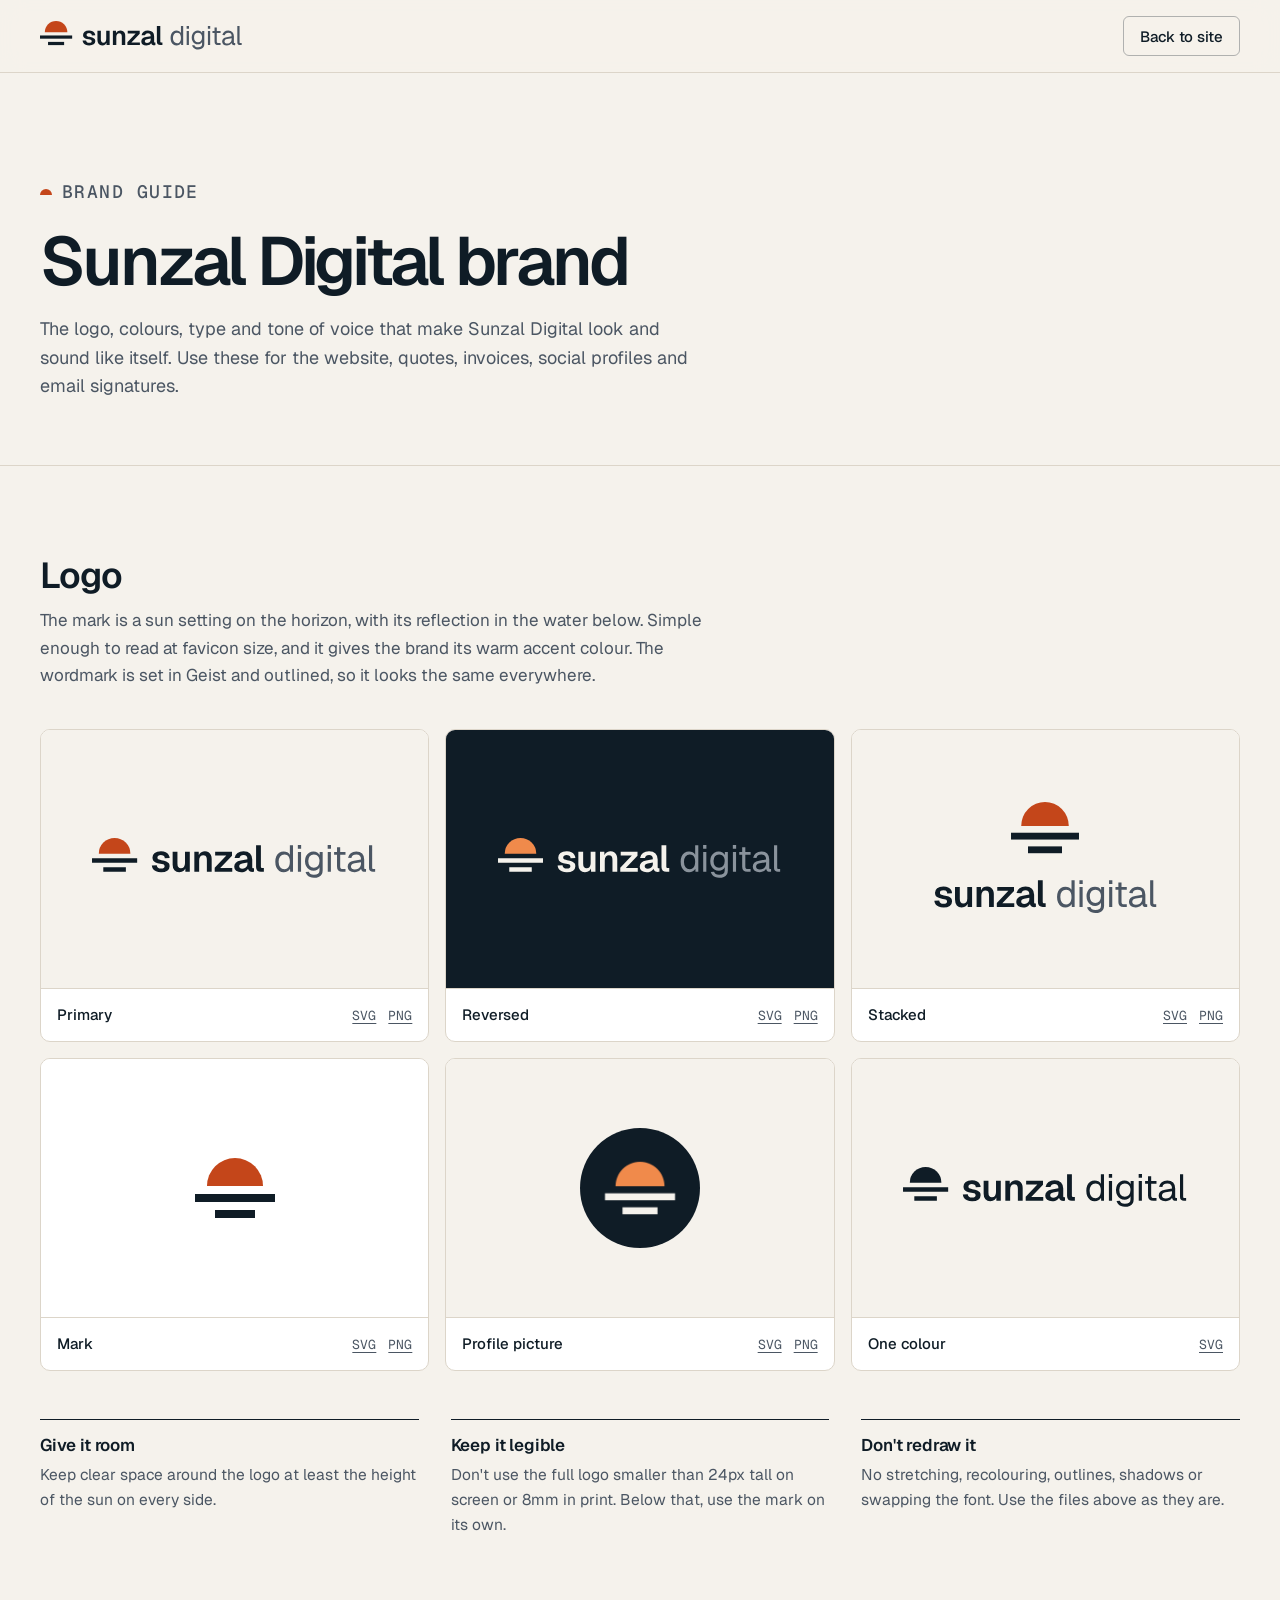
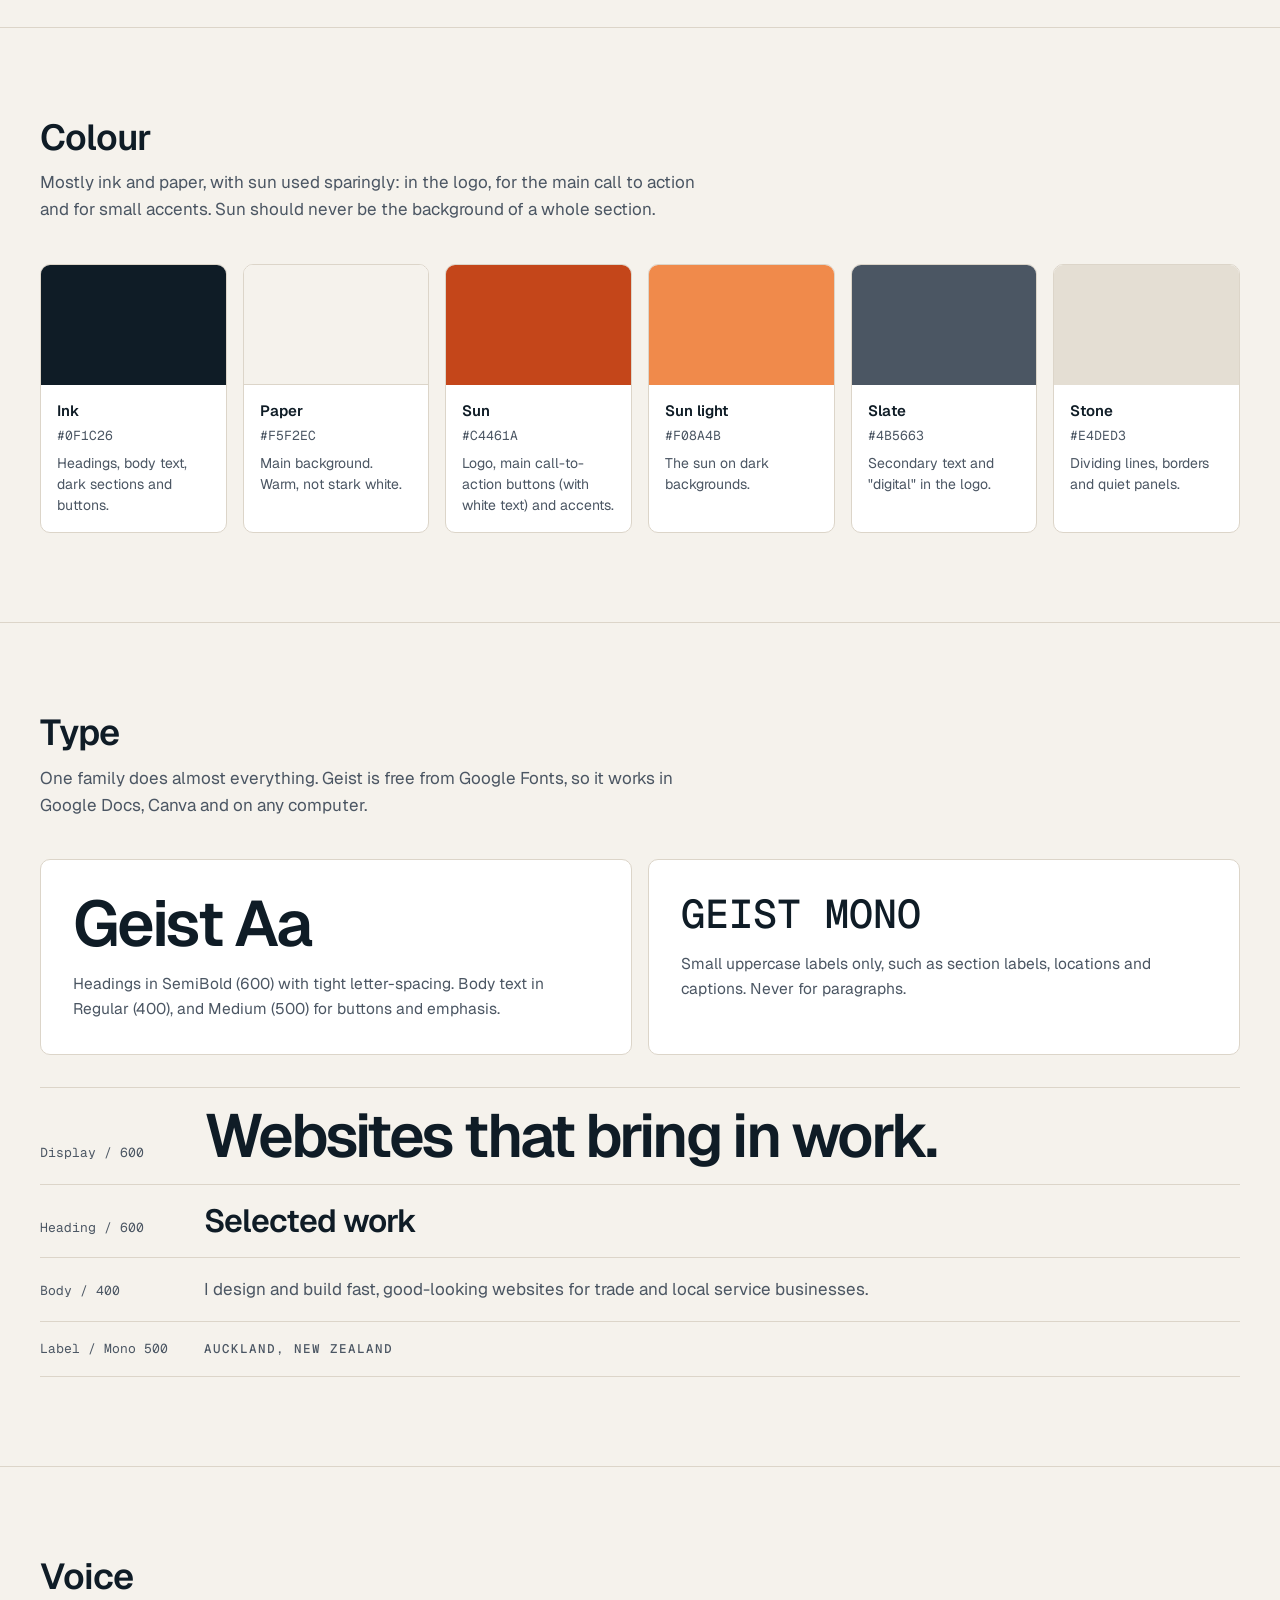
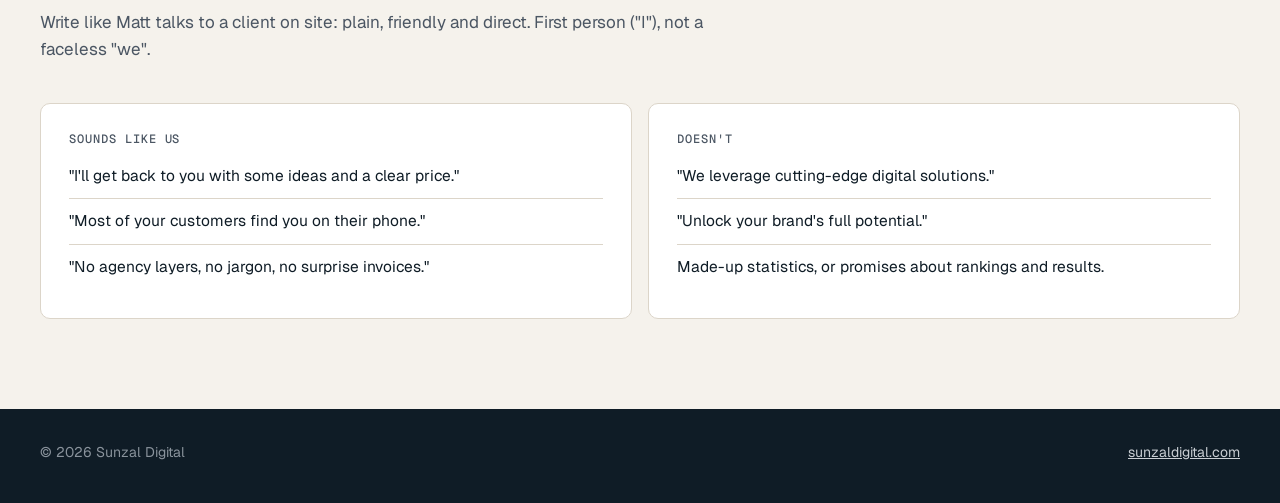
==== public/brand/index.html @ dc31b239 "Redesign site with new Sunzal Digital brand and logo New identity: a sunset-on-the-horizon mark with" ====
<!doctype html>
<html lang="en">
<head>
  <meta charset="utf-8">
  <meta name="viewport" content="width=device-width, initial-scale=1">
  <title>Sunzal Digital | Brand guide</title>
  <meta name="robots" content="noindex">
  <meta name="theme-color" content="#0F1C26">
  <link rel="icon" href="../favicon.svg" type="image/svg+xml">
  <link rel="icon" href="../favicon-32.png" sizes="32x32" type="image/png">
  <link rel="preconnect" href="https://fonts.googleapis.com">
  <link rel="preconnect" href="https://fonts.gstatic.com" crossorigin>
  <link href="https://fonts.googleapis.com/css2?family=Geist:wght@400;500;600&family=Geist+Mono:wght@400;500&display=swap" rel="stylesheet">
  <link rel="stylesheet" href="../style.css">
  <style>
    .guide-head { padding: clamp(48px, 7vw, 96px) 0 clamp(40px, 5vw, 64px); border-bottom: 1px solid var(--line); }
    .guide-head h1 { margin-top: 24px; font-size: clamp(2.5rem, 1.4rem + 3.6vw, 4.25rem); letter-spacing: -0.045em; line-height: 1; }
    .guide-head p { margin-top: 20px; max-width: 36em; color: var(--slate); font-size: 18px; }
    .guide-section { padding: clamp(56px, 7vw, 96px) 0; border-bottom: 1px solid var(--line); }
    .guide-section > .container > h2 { font-size: clamp(1.75rem, 1.2rem + 1.4vw, 2.25rem); }
    .guide-section > .container > p { margin-top: 12px; max-width: 40em; color: var(--slate); }
    .tiles { display: grid; grid-template-columns: repeat(auto-fill, minmax(300px, 1fr)); gap: 16px; margin-top: 40px; }
    .tile { border: 1px solid var(--line); border-radius: 10px; overflow: hidden; background: var(--white); }
    .tile-art { display: grid; place-items: center; aspect-ratio: 3 / 2; padding: 32px; }
    .tile-art img { height: auto; }
    .tile-art.on-paper { background: var(--paper); }
    .tile-art.on-ink { background: var(--ink); }
    .tile-art.on-white { background: var(--white); }
    .tile-meta { display: flex; justify-content: space-between; align-items: baseline; gap: 12px; padding: 14px 16px; border-top: 1px solid var(--line); }
    .tile-meta strong { font-size: 15px; font-weight: 500; }
    .tile-meta span { display: flex; gap: 12px; font: 400 13px/1 var(--mono); }
    .tile-meta a { color: var(--slate); text-underline-offset: 3px; }
    .tile-meta a:hover { color: var(--sun-ink); }
    .rules { display: grid; grid-template-columns: repeat(3, minmax(0, 1fr)); gap: 32px; margin-top: 48px; }
    .rules div { padding-top: 16px; border-top: 1px solid var(--ink); }
    .rules h3 { font-size: 17px; letter-spacing: -0.01em; }
    .rules p { margin-top: 8px; color: var(--slate); font-size: 15.5px; }
    .swatches { display: grid; grid-template-columns: repeat(auto-fill, minmax(170px, 1fr)); gap: 16px; margin-top: 40px; }
    .swatch { border: 1px solid var(--line); border-radius: 10px; overflow: hidden; background: var(--white); }
    .swatch-chip { height: 120px; }
    .swatch-info { padding: 14px 16px 16px; }
    .swatch-info strong { display: block; font-size: 15px; font-weight: 600; }
    .swatch-info code { display: block; margin-top: 4px; font: 400 13px/1.4 var(--mono); color: var(--slate); }
    .swatch-info p { margin-top: 8px; font-size: 14px; color: var(--slate); line-height: 1.5; }
    .type-specimens { display: grid; grid-template-columns: minmax(0, 1fr) minmax(0, 1fr); gap: 16px; margin-top: 40px; }
    .specimen { padding: 32px; border: 1px solid var(--line); border-radius: 10px; background: var(--white); }
    .specimen .big { font-size: 64px; font-weight: 600; letter-spacing: -0.04em; line-height: 1; }
    .specimen .mono-big { font: 500 40px/1.1 var(--mono); letter-spacing: 0; }
    .specimen p { margin-top: 16px; color: var(--slate); font-size: 15.5px; }
    .scale { margin-top: 32px; border-top: 1px solid var(--line); }
    .scale div { display: grid; grid-template-columns: 140px minmax(0, 1fr); gap: 24px; align-items: baseline; padding: 18px 0; border-bottom: 1px solid var(--line); }
    .scale code { font: 400 13px/1.4 var(--mono); color: var(--slate); }
    .voice { display: grid; grid-template-columns: minmax(0, 1fr) minmax(0, 1fr); gap: 16px; margin-top: 40px; }
    .voice > div { padding: 28px; border-radius: 10px; border: 1px solid var(--line); background: var(--white); }
    .voice h3 { font: 500 12px/1.3 var(--mono); letter-spacing: .08em; text-transform: uppercase; color: var(--slate); }
    .voice ul { margin-top: 16px; }
    .voice li { padding: 10px 0; border-top: 1px solid var(--line); font-size: 15.5px; }
    .voice li:first-child { border-top: 0; padding-top: 0; }
    @media (max-width: 720px) {
      .rules, .type-specimens, .voice { grid-template-columns: minmax(0, 1fr); }
      .scale div { grid-template-columns: minmax(0, 1fr); gap: 6px; }
      .specimen .big { font-size: 48px; }
    }
  </style>
</head>
<body>
  <header class="site-header is-scrolled">
    <div class="container header-inner">
      <a class="logo" href="../" aria-label="Sunzal Digital home">
        <img class="logo-svg" src="sunzal-logo.svg" alt="" width="303" height="45">
      </a>
      <a class="button button-outline button-small" href="../">Back to site</a>
    </div>
  </header>

  <main>
    <section class="guide-head">
      <div class="container">
        <p class="kicker"><span class="kicker-sun" aria-hidden="true"></span>Brand guide</p>
        <h1>Sunzal Digital brand</h1>
        <p>The logo, colours, type and tone of voice that make Sunzal Digital look and sound like itself. Use these for the website, quotes, invoices, social profiles and email signatures.</p>
      </div>
    </section>

    <section class="guide-section" aria-labelledby="logo-title">
      <div class="container">
        <h2 id="logo-title">Logo</h2>
        <p>The mark is a sun setting on the horizon, with its reflection in the water below. Simple enough to read at favicon size, and it gives the brand its warm accent colour. The wordmark is set in Geist and outlined, so it looks the same everywhere.</p>
        <div class="tiles">
          <figure class="tile" style="margin:0">
            <div class="tile-art on-paper"><img src="sunzal-logo.svg" alt="Sunzal Digital primary logo" width="303" height="45" style="width:88%"></div>
            <figcaption class="tile-meta"><strong>Primary</strong><span><a href="sunzal-logo.svg" download>SVG</a><a href="sunzal-logo.png" download>PNG</a></span></figcaption>
          </figure>
          <figure class="tile" style="margin:0">
            <div class="tile-art on-ink"><img src="sunzal-logo-reversed.svg" alt="Sunzal Digital reversed logo" width="303" height="45" style="width:88%"></div>
            <figcaption class="tile-meta"><strong>Reversed</strong><span><a href="sunzal-logo-reversed.svg" download>SVG</a><a href="sunzal-logo-reversed.png" download>PNG</a></span></figcaption>
          </figure>
          <figure class="tile" style="margin:0">
            <div class="tile-art on-paper"><img src="sunzal-logo-stacked.svg" alt="Sunzal Digital stacked logo" width="266" height="134" style="width:70%"></div>
            <figcaption class="tile-meta"><strong>Stacked</strong><span><a href="sunzal-logo-stacked.svg" download>SVG</a><a href="sunzal-logo-stacked.png" download>PNG</a></span></figcaption>
          </figure>
          <figure class="tile" style="margin:0">
            <div class="tile-art on-white"><img src="sunzal-mark.svg" alt="Sunzal Digital mark" width="96" height="96" style="width:96px"></div>
            <figcaption class="tile-meta"><strong>Mark</strong><span><a href="sunzal-mark.svg" download>SVG</a><a href="sunzal-mark.png" download>PNG</a></span></figcaption>
          </figure>
          <figure class="tile" style="margin:0">
            <div class="tile-art on-paper"><img src="sunzal-avatar.png" alt="Sunzal Digital profile picture" width="120" height="120" style="width:120px;border-radius:50%"></div>
            <figcaption class="tile-meta"><strong>Profile picture</strong><span><a href="sunzal-avatar.svg" download>SVG</a><a href="sunzal-avatar.png" download>PNG</a></span></figcaption>
          </figure>
          <figure class="tile" style="margin:0">
            <div class="tile-art on-paper"><img src="sunzal-logo-mono.svg" alt="Sunzal Digital one-colour logo" width="303" height="45" style="width:88%"></div>
            <figcaption class="tile-meta"><strong>One colour</strong><span><a href="sunzal-logo-mono.svg" download>SVG</a></span></figcaption>
          </figure>
        </div>
        <div class="rules">
          <div><h3>Give it room</h3><p>Keep clear space around the logo at least the height of the sun on every side.</p></div>
          <div><h3>Keep it legible</h3><p>Don't use the full logo smaller than 24px tall on screen or 8mm in print. Below that, use the mark on its own.</p></div>
          <div><h3>Don't redraw it</h3><p>No stretching, recolouring, outlines, shadows or swapping the font. Use the files above as they are.</p></div>
        </div>
      </div>
    </section>

    <section class="guide-section" aria-labelledby="colour-title">
      <div class="container">
        <h2 id="colour-title">Colour</h2>
        <p>Mostly ink and paper, with sun used sparingly: in the logo, for the main call to action and for small accents. Sun should never be the background of a whole section.</p>
        <div class="swatches">
          <div class="swatch"><div class="swatch-chip" style="background:#0F1C26"></div><div class="swatch-info"><strong>Ink</strong><code>#0F1C26</code><p>Headings, body text, dark sections and buttons.</p></div></div>
          <div class="swatch"><div class="swatch-chip" style="background:#F5F2EC;border-bottom:1px solid var(--line)"></div><div class="swatch-info"><strong>Paper</strong><code>#F5F2EC</code><p>Main background. Warm, not stark white.</p></div></div>
          <div class="swatch"><div class="swatch-chip" style="background:#C4461A"></div><div class="swatch-info"><strong>Sun</strong><code>#C4461A</code><p>Logo, main call-to-action buttons (with white text) and accents.</p></div></div>
          <div class="swatch"><div class="swatch-chip" style="background:#F08A4B"></div><div class="swatch-info"><strong>Sun light</strong><code>#F08A4B</code><p>The sun on dark backgrounds.</p></div></div>
          <div class="swatch"><div class="swatch-chip" style="background:#4B5663"></div><div class="swatch-info"><strong>Slate</strong><code>#4B5663</code><p>Secondary text and "digital" in the logo.</p></div></div>
          <div class="swatch"><div class="swatch-chip" style="background:#E4DED3"></div><div class="swatch-info"><strong>Stone</strong><code>#E4DED3</code><p>Dividing lines, borders and quiet panels.</p></div></div>
        </div>
      </div>
    </section>

    <section class="guide-section" aria-labelledby="type-title">
      <div class="container">
        <h2 id="type-title">Type</h2>
        <p>One family does almost everything. Geist is free from Google Fonts, so it works in Google Docs, Canva and on any computer.</p>
        <div class="type-specimens">
          <div class="specimen">
            <div class="big">Geist Aa</div>
            <p>Headings in SemiBold (600) with tight letter-spacing. Body text in Regular (400), and Medium (500) for buttons and emphasis.</p>
          </div>
          <div class="specimen">
            <div class="mono-big">GEIST MONO</div>
            <p>Small uppercase labels only, such as section labels, locations and captions. Never for paragraphs.</p>
          </div>
        </div>
        <div class="scale">
          <div><code>Display / 600</code><span style="font-size:clamp(2.25rem,1.4rem + 3vw,4rem);font-weight:600;letter-spacing:-0.045em;line-height:1">Websites that bring in work.</span></div>
          <div><code>Heading / 600</code><span style="font-size:32px;font-weight:600;letter-spacing:-0.03em;line-height:1.1">Selected work</span></div>
          <div><code>Body / 400</code><span style="font-size:17px;color:var(--slate)">I design and build fast, good-looking websites for trade and local service businesses.</span></div>
          <div><code>Label / Mono 500</code><span class="kicker" style="color:var(--slate)">Auckland, New Zealand</span></div>
        </div>
      </div>
    </section>

    <section class="guide-section" aria-labelledby="voice-title" style="border-bottom:0">
      <div class="container">
        <h2 id="voice-title">Voice</h2>
        <p>Write like Matt talks to a client on site: plain, friendly and direct. First person ("I"), not a faceless "we".</p>
        <div class="voice">
          <div>
            <h3>Sounds like us</h3>
            <ul>
              <li>"I'll get back to you with some ideas and a clear price."</li>
              <li>"Most of your customers find you on their phone."</li>
              <li>"No agency layers, no jargon, no surprise invoices."</li>
            </ul>
          </div>
          <div>
            <h3>Doesn't</h3>
            <ul>
              <li>"We leverage cutting-edge digital solutions."</li>
              <li>"Unlock your brand's full potential."</li>
              <li>Made-up statistics, or promises about rankings and results.</li>
            </ul>
          </div>
        </div>
      </div>
    </section>
  </main>

  <footer class="site-footer">
    <div class="container footer-bottom" style="padding-top:32px">
      <p>© <span id="year">2026</span> Sunzal Digital</p>
      <p><a href="../" style="color:var(--fog)">sunzaldigital.com</a></p>
    </div>
  </footer>
  <script>document.getElementById('year').textContent = new Date().getFullYear();</script>
</body>
</html>
---- public/style.css ----
/* Sunzal Digital
   Brand tokens: ink, paper and sun. Type: Geist + Geist Mono. */

:root {
  --ink: #0F1C26;
  --ink-raised: #1F3242;
  --paper: #F5F2EC;
  --white: #FFFFFF;
  --stone: #E4DED3;
  --line: #DCD5C9;
  --slate: #4B5663;
  --mist: #8A939C;
  --fog: #C9CED3;
  --sun: #C4461A;
  --sun-ink: #A63A14;
  --sun-light: #F08A4B;

  --font: "Geist", ui-sans-serif, system-ui, -apple-system, "Segoe UI", Roboto, sans-serif;
  --mono: "Geist Mono", ui-monospace, SFMono-Regular, Menlo, Consolas, monospace;

  --container: 1200px;
  --gutter: clamp(20px, 4vw, 40px);
  --section: clamp(80px, 10vw, 136px);
  --radius: 6px;
  --header-h: 72px;
}

*, *::before, *::after { box-sizing: border-box; }

html { scroll-behavior: smooth; scroll-padding-top: calc(var(--header-h) + 16px); }
@media (prefers-reduced-motion: reduce) {
  html { scroll-behavior: auto; }
  *, *::before, *::after { transition: none !important; }
}

body {
  margin: 0;
  background: var(--paper);
  color: var(--ink);
  font-family: var(--font);
  font-size: 17px;
  line-height: 1.6;
  -webkit-font-smoothing: antialiased;
  -moz-osx-font-smoothing: grayscale;
  text-rendering: optimizeLegibility;
}

img { display: block; max-width: 100%; height: auto; }
a { color: inherit; }
h1, h2, h3, h4 { margin: 0; font-weight: 600; letter-spacing: -0.025em; line-height: 1.1; }
h1, h2 { text-wrap: balance; }
p { text-wrap: pretty; }
p { margin: 0; }
ul, ol, dl, dd { margin: 0; padding: 0; }
ul, ol { list-style: none; }

::selection { background: var(--ink); color: var(--paper); }

:focus-visible { outline: 2px solid var(--sun); outline-offset: 3px; border-radius: 2px; }
.cta :focus-visible, .site-footer :focus-visible { outline-color: var(--sun-light); }

.container { width: 100%; max-width: calc(var(--container) + var(--gutter) * 2); margin: 0 auto; padding: 0 var(--gutter); }

.visually-hidden {
  position: absolute !important; width: 1px; height: 1px; overflow: hidden;
  clip: rect(0 0 0 0); clip-path: inset(50%); white-space: nowrap;
}

.skip-link {
  position: absolute; left: 16px; top: -60px; z-index: 100;
  background: var(--ink); color: var(--paper); padding: 10px 16px; border-radius: var(--radius);
  text-decoration: none; font-weight: 500;
}
.skip-link:focus { top: 12px; }

/* ---------- Buttons ---------- */

.button {
  display: inline-flex; align-items: center; justify-content: center; gap: 10px;
  min-height: 48px; padding: 0 22px;
  border: 1px solid transparent; border-radius: var(--radius);
  font: 500 15.5px/1 var(--font); letter-spacing: -0.005em;
  text-decoration: none; white-space: nowrap; cursor: pointer;
  transition: background-color .2s ease, border-color .2s ease, color .2s ease;
}
.button-small { min-height: 40px; padding: 0 16px; font-size: 15px; }
.button-dark { background: var(--ink); color: var(--paper); }
.button-dark:hover { background: var(--ink-raised); }
.button-outline { border-color: rgba(15, 28, 38, .3); color: var(--ink); }
.button-outline:hover { border-color: var(--ink); }
.button-sun { background: var(--sun); color: var(--white); }
.button-sun:hover { background: var(--sun-ink); }
.button-icon { width: 16px; height: 16px; }

/* ---------- Logo ---------- */

.logo { display: inline-flex; color: var(--ink); --logo-ink: var(--ink); --logo-sun: var(--sun); --logo-sub: var(--slate); }
.logo-svg { display: block; height: 30px; width: auto; aspect-ratio: 303 / 44.8; }
.logo-reversed { --logo-ink: var(--paper); --logo-sun: var(--sun-light); --logo-sub: var(--mist); }

/* ---------- Header ---------- */

.site-header {
  position: sticky; top: 0; z-index: 50;
  background: rgba(245, 242, 236, .9);
  -webkit-backdrop-filter: saturate(160%) blur(12px);
  backdrop-filter: saturate(160%) blur(12px);
  border-bottom: 1px solid transparent;
  transition: border-color .2s ease;
}
.site-header.is-scrolled, .site-header.is-open { border-bottom-color: var(--line); }

.header-inner { display: flex; align-items: center; justify-content: space-between; height: var(--header-h); }

.site-nav { display: flex; align-items: center; gap: 32px; }
.site-nav a:not(.button) { font-size: 15px; font-weight: 500; color: var(--slate); text-decoration: none; transition: color .2s ease; }
.site-nav a:not(.button):hover { color: var(--ink); }
.site-nav .button { margin-left: 8px; }

.menu-toggle {
  display: none; align-items: center; gap: 10px;
  min-height: 44px; padding: 0 4px 0 12px; margin-right: -4px;
  background: none; border: 0; color: var(--ink);
  font: 500 15px/1 var(--font); cursor: pointer;
}
.menu-toggle-icon { position: relative; width: 18px; height: 10px; order: 2; }
.menu-toggle-icon::before, .menu-toggle-icon::after {
  content: ""; position: absolute; left: 0; right: 0; height: 1.6px; background: currentColor; transition: transform .2s ease, top .2s ease;
}
.menu-toggle-icon::before { top: 0; }
.menu-toggle-icon::after { top: 8.4px; }
.is-open .menu-toggle-icon::before { top: 4.2px; transform: rotate(45deg); }
.is-open .menu-toggle-icon::after { top: 4.2px; transform: rotate(-45deg); }

/* ---------- Shared type ---------- */

.kicker {
  display: inline-flex; align-items: center; gap: 10px;
  font: 500 12.5px/1 var(--mono); letter-spacing: .08em; text-transform: uppercase; color: var(--slate);
}
.kicker-sun { width: 12px; height: 6px; background: var(--sun); border-radius: 12px 12px 0 0; }

h2 { font-size: clamp(2rem, 1.3rem + 2.2vw, 3rem); letter-spacing: -0.03em; }

.section { padding: var(--section) 0; }
.section-white { background: var(--white); }
.hero + .section { padding-top: clamp(80px, 9vw, 120px); }

.section-head {
  display: grid; grid-template-columns: minmax(0, 1fr) minmax(0, 1fr); gap: 24px 64px; align-items: end;
  margin-bottom: clamp(40px, 6vw, 72px);
}
.section-head p { color: var(--slate); font-size: 18px; max-width: 34em; }

.split { display: grid; grid-template-columns: minmax(0, 4fr) minmax(0, 7fr); gap: 48px clamp(48px, 8vw, 120px); }
.split-head { align-self: start; position: sticky; top: calc(var(--header-h) + 40px); }
.split-head p { margin-top: 20px; color: var(--slate); font-size: 18px; max-width: 26em; }

/* ---------- Hero ---------- */

.hero { padding: clamp(48px, 7vw, 96px) 0 0; overflow: hidden; }
.hero-grid { display: grid; grid-template-columns: minmax(0, 5fr) minmax(0, 6fr); gap: clamp(40px, 6vw, 80px); align-items: center; }

.hero h1 {
  margin-top: 28px;
  font-size: clamp(2.75rem, 1.4rem + 4.4vw, 5rem);
  line-height: 1;
  letter-spacing: -0.045em;
}
.full-stop { color: var(--sun); }
.lede { margin-top: 28px; max-width: 30em; font-size: clamp(17px, 1rem + .3vw, 19.5px); line-height: 1.55; color: var(--slate); }
.actions { display: flex; flex-wrap: wrap; gap: 12px; margin-top: 40px; }

.hero-visual { position: relative; padding: 0 0 44px; }
.hero-visual .browser { width: 92%; }
.hero-visual .phone { position: absolute; right: 0; bottom: 0; width: 25%; }

.facts {
  display: grid; grid-template-columns: repeat(4, minmax(0, 1fr)); gap: 24px 40px;
  margin-top: clamp(56px, 7vw, 88px); padding-top: 24px;
  border-top: 1px solid var(--line);
}
.facts dt, .about-facts dt, .case-scope h4 {
  font: 500 12px/1.3 var(--mono); letter-spacing: .08em; text-transform: uppercase; color: var(--slate);
}
.facts dd { margin-top: 8px; font-size: 15.5px; font-weight: 500; line-height: 1.45; }

/* ---------- Device frames ---------- */

.browser {
  overflow: hidden; background: var(--white);
  border: 1px solid rgba(15, 28, 38, .1); border-radius: 10px;
  box-shadow: 0 1px 2px rgba(15, 28, 38, .06), 0 30px 60px -24px rgba(15, 28, 38, .28);
}
.browser-bar {
  position: relative; display: flex; align-items: center; gap: 6px;
  height: 32px; padding: 0 12px;
  background: #F1EEE8; border-bottom: 1px solid rgba(15, 28, 38, .08);
}
.browser-bar i { width: 9px; height: 9px; border-radius: 50%; background: #D7D0C4; }
.browser-bar span {
  position: absolute; left: 50%; transform: translateX(-50%);
  padding: 3px 14px; border-radius: 4px; background: var(--white);
  font: 400 11px/1.4 var(--mono); color: var(--slate); white-space: nowrap;
}
.browser img { width: 100%; aspect-ratio: 16 / 10; object-fit: cover; object-position: top; }

.phone {
  padding: 6px; background: var(--ink); border-radius: 30px;
  box-shadow: 0 30px 50px -20px rgba(15, 28, 38, .45);
}
.phone img { width: 100%; aspect-ratio: 390 / 844; object-fit: cover; object-position: top; border-radius: 24px; }

/* ---------- Work ---------- */

.case + .case { margin-top: clamp(80px, 10vw, 128px); }

.case-head {
  display: grid; grid-template-columns: auto minmax(0, 1fr) auto auto; align-items: baseline; gap: 8px 24px;
  padding-top: 20px; border-top: 1px solid var(--ink); margin-bottom: 28px;
}
.case-index, .case-place { font: 400 13px/1 var(--mono); color: var(--slate); }
.case-head h3 { font-size: clamp(1.5rem, 1.2rem + 1vw, 2rem); letter-spacing: -0.03em; }
.case-link {
  font-size: 15px; font-weight: 500; text-decoration: underline; text-decoration-color: rgba(15, 28, 38, .3);
  text-underline-offset: 4px; transition: color .2s ease, text-decoration-color .2s ease;
}
.case-link:hover { color: var(--sun-ink); text-decoration-color: currentColor; }

.case-media {
  position: relative; display: block; overflow: hidden;
  padding: clamp(24px, 5vw, 64px) clamp(20px, 5vw, 64px) 0;
  background: var(--tint, var(--stone)); border-radius: 12px;
}
.case-media .browser {
  width: 78%; border-bottom: 0; border-radius: 10px 10px 0 0;
  transition: transform .5s cubic-bezier(.2, .7, .2, 1);
}
.case-media .phone {
  position: absolute; right: clamp(20px, 5vw, 64px); bottom: clamp(24px, 4vw, 48px); width: 18%;
  transition: transform .5s cubic-bezier(.2, .7, .2, 1);
}
.case-media:hover .browser { transform: translateY(-6px); }
.case-media:hover .phone { transform: translateY(-10px); }

.case-body { display: grid; grid-template-columns: minmax(0, 7fr) minmax(0, 4fr); gap: 32px clamp(40px, 6vw, 96px); margin-top: 36px; }
.case-summary { font-size: clamp(17px, 1rem + .25vw, 19px); line-height: 1.6; max-width: 38em; }
.case-scope ul { margin-top: 12px; border-top: 1px solid var(--line); }
.case-scope li { padding: 10px 0; border-bottom: 1px solid var(--line); font-size: 15.5px; }

/* ---------- Services ---------- */

.service-list { border-top: 1px solid var(--ink); }
.service-list li {
  display: grid; grid-template-columns: minmax(0, 5fr) minmax(0, 7fr); gap: 8px 40px;
  padding: 28px 0; border-bottom: 1px solid var(--line);
}
.service-list h3 { font-size: 20px; letter-spacing: -0.02em; line-height: 1.3; }
.service-list p { color: var(--slate); }

/* ---------- Process ---------- */

.steps { display: grid; grid-template-columns: repeat(3, minmax(0, 1fr)); gap: 40px; counter-reset: step; }
.steps li { padding-top: 20px; border-top: 1px solid var(--ink); }
.step-num { font: 500 13px/1 var(--mono); color: var(--sun-ink); }
.steps h3 { margin-top: 28px; font-size: 24px; letter-spacing: -0.025em; }
.steps p { margin-top: 12px; color: var(--slate); max-width: 26em; }

/* ---------- About ---------- */

.about-facts { margin-top: 32px; border-top: 1px solid var(--line); }
.about-facts div { display: grid; grid-template-columns: 112px minmax(0, 1fr); gap: 16px; align-items: baseline; padding: 14px 0; border-bottom: 1px solid var(--line); }
.about-facts dd { font-size: 15.5px; font-weight: 500; overflow-wrap: anywhere; }
.about-facts a { text-decoration: underline; text-decoration-color: rgba(15, 28, 38, .3); text-underline-offset: 3px; }
.about-facts a:hover { color: var(--sun-ink); text-decoration-color: currentColor; }

.about-copy { max-width: 40em; }
.about-copy p + p { margin-top: 20px; }
.about-copy p { color: var(--slate); font-size: 18px; }
.about-copy .about-lead { color: var(--ink); font-size: clamp(22px, 1.1rem + .9vw, 28px); line-height: 1.35; letter-spacing: -0.02em; font-weight: 500; }
.about-copy .pull {
  margin-top: 40px; padding-left: 24px; border-left: 2px solid var(--sun);
  color: var(--ink); font-size: clamp(20px, 1rem + .7vw, 24px); line-height: 1.4; letter-spacing: -0.015em; font-weight: 500;
}

/* ---------- Contact ---------- */

.cta { background: var(--ink); color: var(--paper); padding: var(--section) 0; }
.cta-grid { display: grid; grid-template-columns: minmax(0, 7fr) minmax(0, 5fr); gap: 40px clamp(48px, 8vw, 120px); align-items: end; }
.cta h2 { font-size: clamp(2.25rem, 1.3rem + 3vw, 3.75rem); letter-spacing: -0.04em; line-height: 1.02; max-width: 12em; }
.cta-body p { color: var(--fog); font-size: 18px; max-width: 28em; }
.cta-body .button { margin-top: 32px; }
.cta-email { margin-top: 20px; font-size: 15.5px !important; }
.cta-email a { color: var(--paper); text-decoration: underline; text-decoration-color: rgba(245, 242, 236, .4); text-underline-offset: 3px; }
.cta-email a:hover { text-decoration-color: currentColor; }

/* ---------- Footer ---------- */

.site-footer { background: var(--ink); color: var(--mist); }
.footer-top {
  position: relative; display: flex; flex-wrap: wrap; align-items: center; justify-content: space-between; gap: 24px;
  padding-top: 40px; padding-bottom: 40px;
}
.footer-top::before {
  content: ""; position: absolute; top: 0; left: var(--gutter); right: var(--gutter); height: 1px; background: rgba(245, 242, 236, .12);
}
.footer-nav { display: flex; flex-wrap: wrap; gap: 8px 28px; }
.footer-nav a { color: var(--fog); font-size: 15px; text-decoration: none; }
.footer-nav a:hover { color: var(--paper); }
.footer-bottom {
  display: flex; flex-wrap: wrap; justify-content: space-between; gap: 8px 24px;
  padding-top: 0; padding-bottom: 40px; font-size: 14px;
}

/* ---------- Responsive ---------- */

@media (max-width: 960px) {
  .hero-grid { grid-template-columns: minmax(0, 1fr); }
  .hero-copy { max-width: 640px; }
  .hero-visual { max-width: 720px; }
  .facts { grid-template-columns: repeat(2, minmax(0, 1fr)); }
  .split { grid-template-columns: minmax(0, 1fr); }
  .split-head { position: static; }
  .cta-grid { grid-template-columns: minmax(0, 1fr); align-items: start; }
}

@media (max-width: 860px) {
  :root { --header-h: 64px; }
  .logo-svg { height: 26px; }
  .menu-toggle { display: inline-flex; }
  .site-nav {
    position: absolute; top: var(--header-h); left: 0; right: 0;
    flex-direction: column; align-items: stretch; gap: 0;
    padding: 8px var(--gutter) 24px;
    background: var(--paper); border-bottom: 1px solid var(--line);
    box-shadow: 0 24px 40px -24px rgba(15, 28, 38, .25);
    visibility: hidden; opacity: 0; transform: translateY(-8px);
    transition: opacity .2s ease, transform .2s ease, visibility 0s linear .2s;
  }
  .is-open .site-nav { visibility: visible; opacity: 1; transform: none; transition: opacity .2s ease, transform .2s ease; }
  .site-nav a:not(.button) { padding: 14px 0; border-bottom: 1px solid var(--line); font-size: 18px; color: var(--ink); }
  .site-nav .button { margin: 20px 0 0; min-height: 48px; }
}

@media (max-width: 720px) {
  body { font-size: 16.5px; }
  .section-head { grid-template-columns: minmax(0, 1fr); }
  .case-head { grid-template-columns: auto minmax(0, 1fr); }
  .case-place { grid-column: 2; }
  .case-link { grid-column: 2; }
  .case-media .browser { width: 84%; }
  .case-media .phone { width: 24%; border-radius: 20px; padding: 4px; }
  .case-media .phone img { border-radius: 16px; }
  .case-body { grid-template-columns: minmax(0, 1fr); }
  .service-list li { grid-template-columns: minmax(0, 1fr); padding: 24px 0; }
  .steps { grid-template-columns: minmax(0, 1fr); gap: 32px; }
  .steps h3 { margin-top: 20px; }
  .browser-bar { height: 24px; padding: 0 9px; gap: 4px; }
  .browser-bar i { width: 6px; height: 6px; }
  .browser-bar span { font-size: 9.5px; padding: 1px 8px; }
  .hero-visual .phone { border-radius: 22px; padding: 4px; }
  .hero-visual .phone img { border-radius: 18px; }
}

@media (max-width: 480px) {
  .facts { grid-template-columns: minmax(0, 1fr); gap: 0; padding-top: 0; }
  .facts div { padding: 16px 0; border-bottom: 1px solid var(--line); }
  .actions .button { flex: 1 1 auto; }
  .footer-bottom { flex-direction: column; }
}
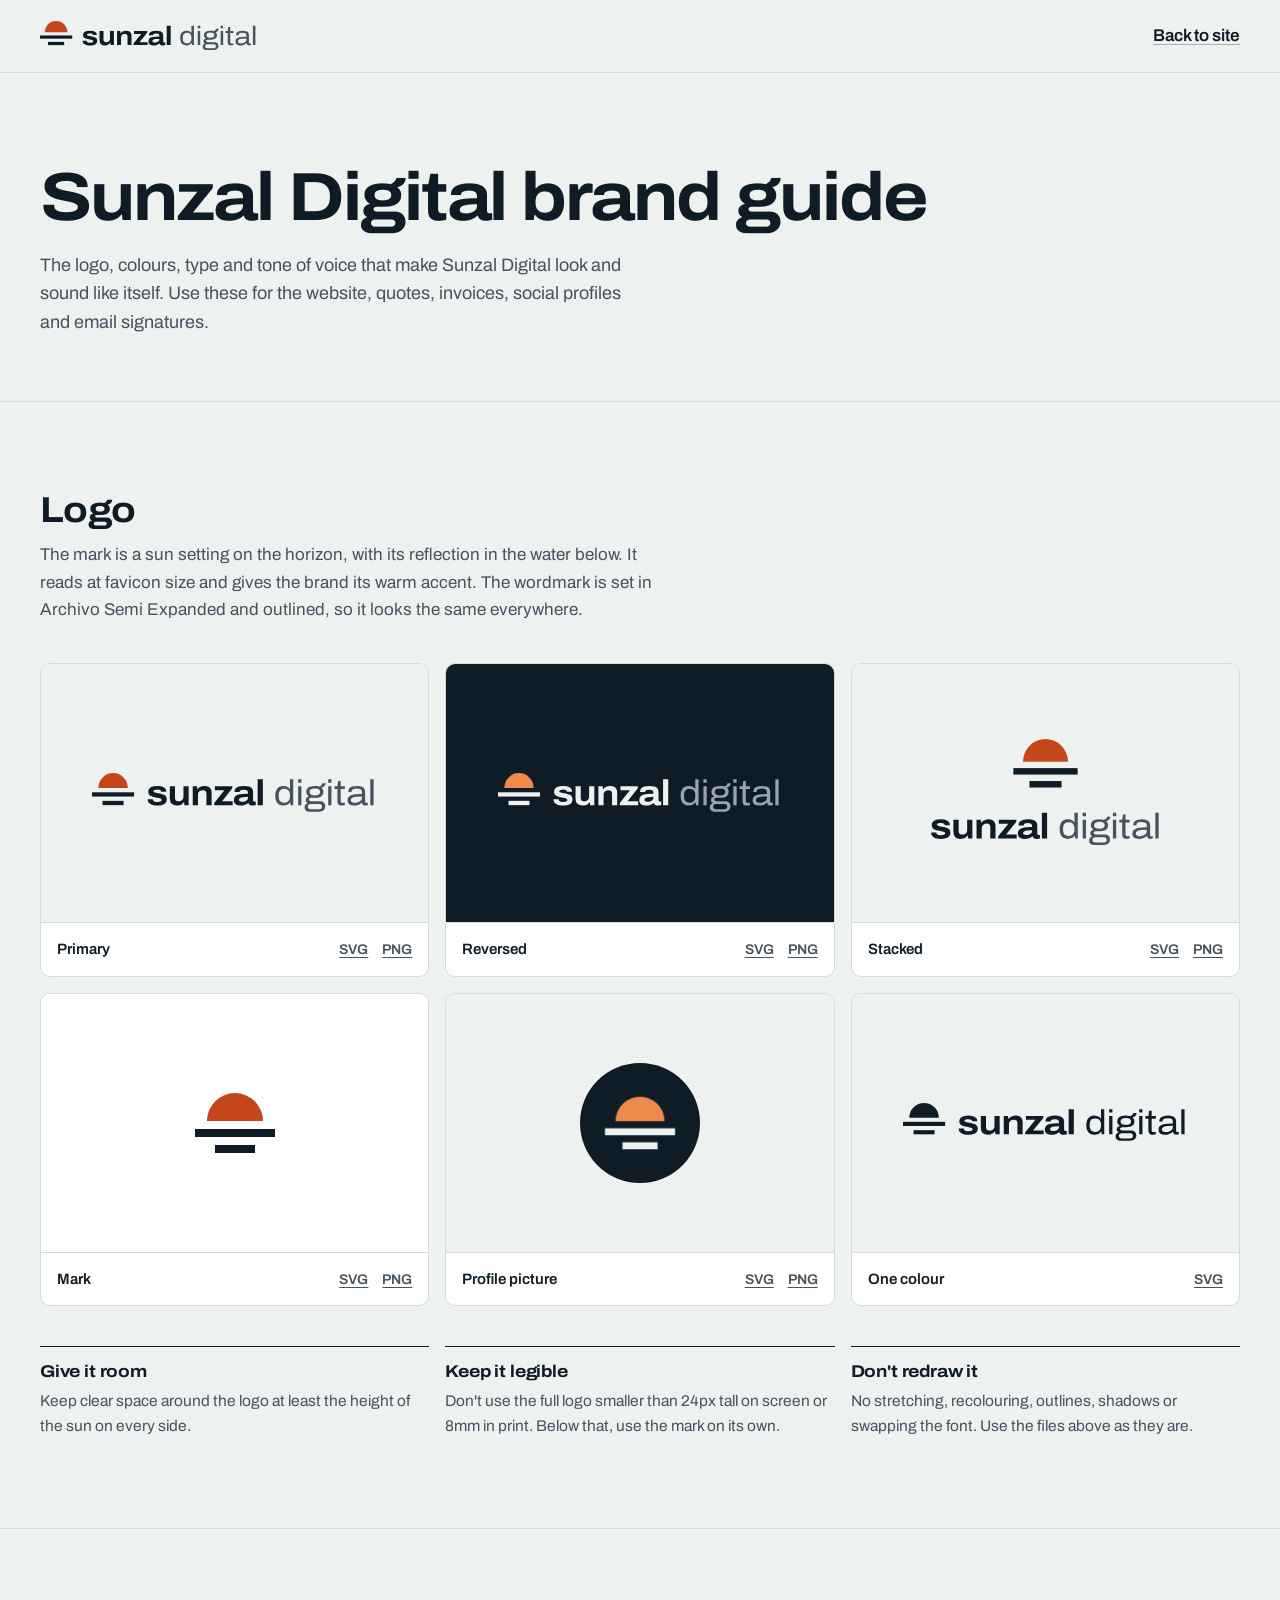
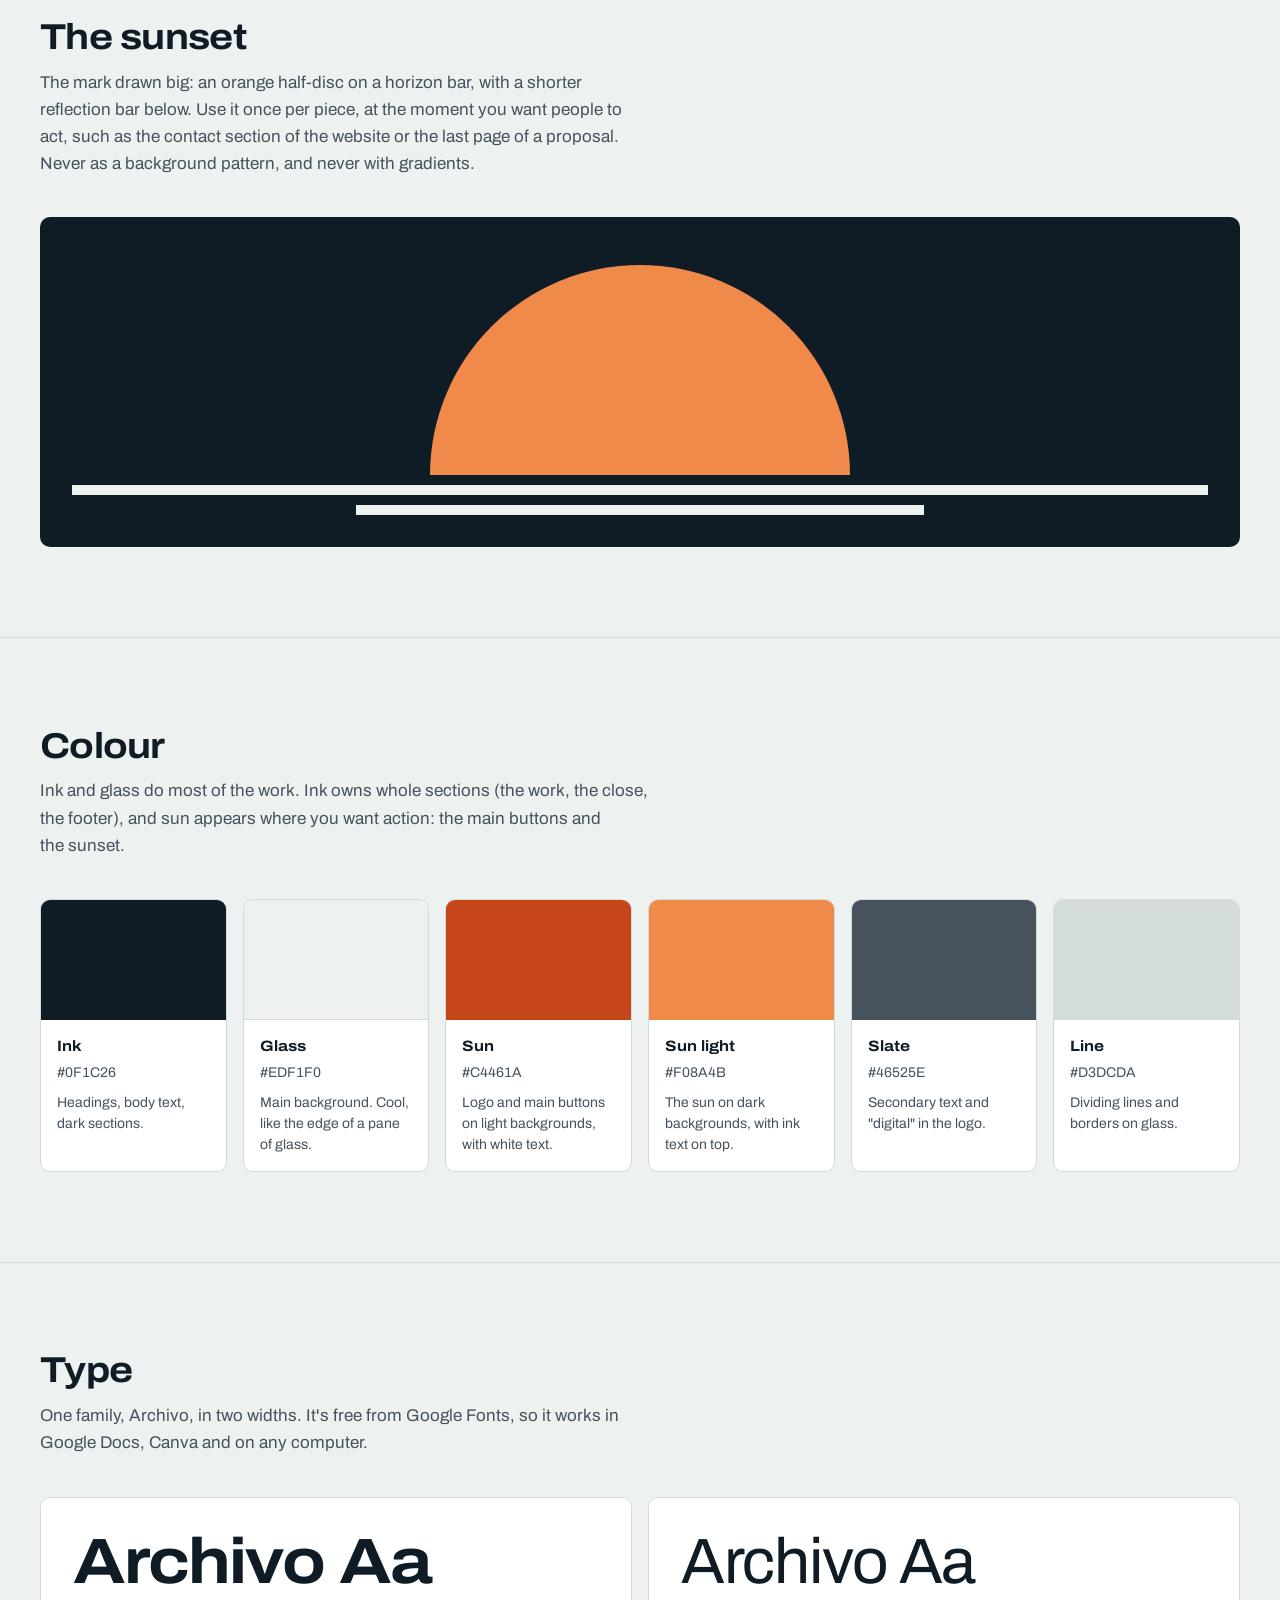
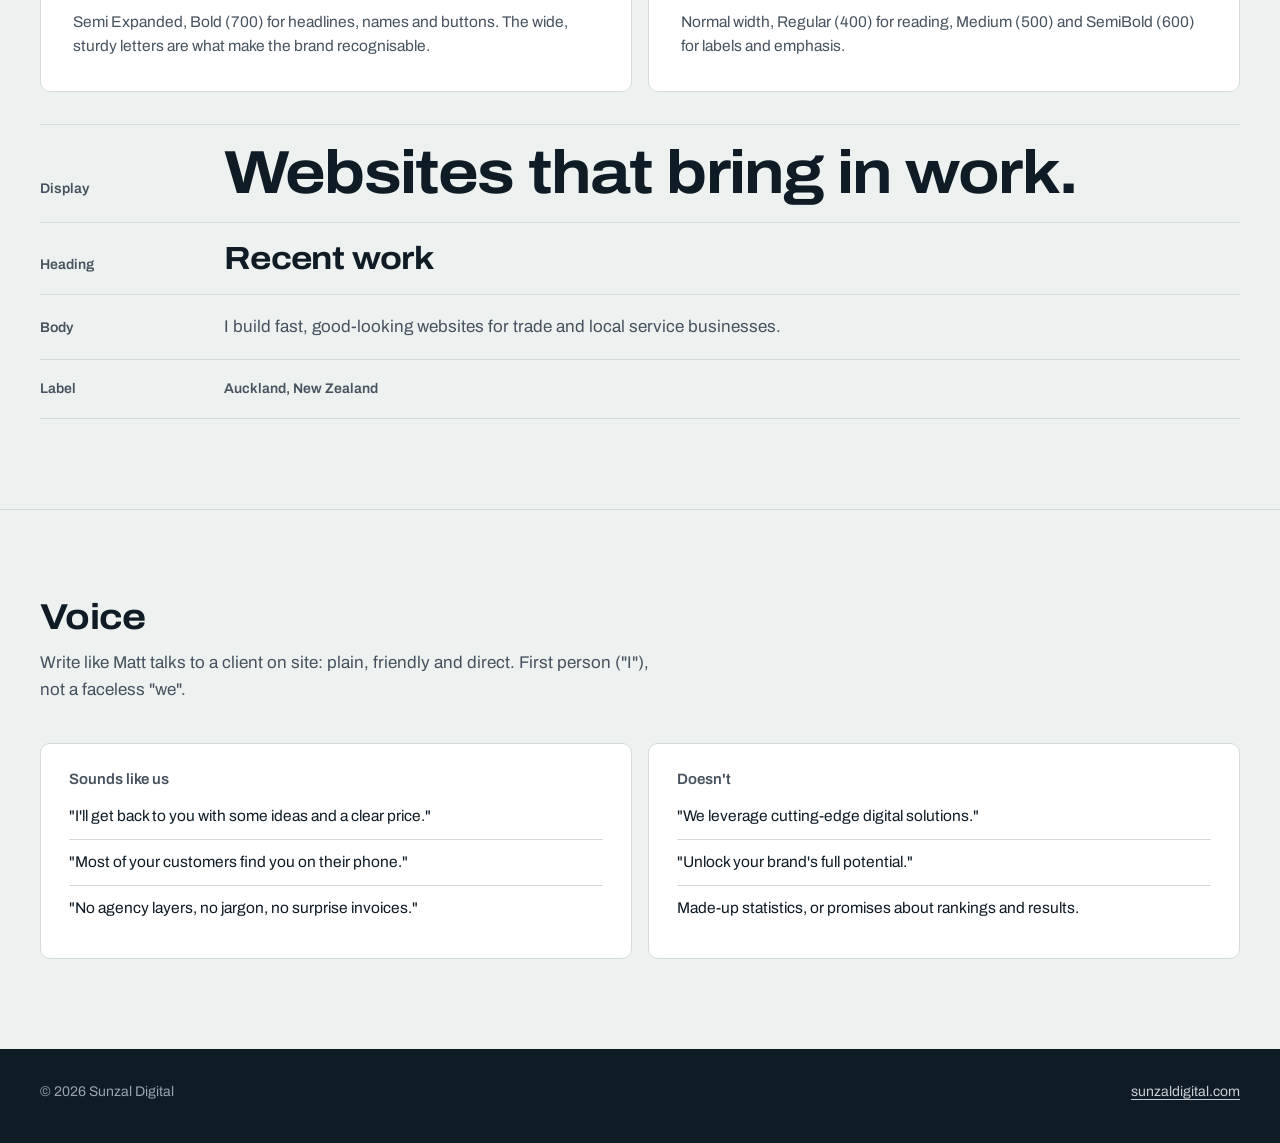
==== commit 97f64231: "Rework site with Impeccable: sunset close, Archivo, real proof Ran the Impeccable design skill (crit" ====
--- a/public/brand/index.html
+++ b/public/brand/index.html
@@ -5,33 +5,33 @@
   <meta name="viewport" content="width=device-width, initial-scale=1">
   <title>Sunzal Digital | Brand guide</title>
   <meta name="robots" content="noindex">
-  <meta name="theme-color" content="#0F1C26">
+  <meta name="theme-color" content="#EDF1F0">
   <link rel="icon" href="../favicon.svg" type="image/svg+xml">
   <link rel="icon" href="../favicon-32.png" sizes="32x32" type="image/png">
   <link rel="preconnect" href="https://fonts.googleapis.com">
   <link rel="preconnect" href="https://fonts.gstatic.com" crossorigin>
-  <link href="https://fonts.googleapis.com/css2?family=Geist:wght@400;500;600&family=Geist+Mono:wght@400;500&display=swap" rel="stylesheet">
+  <link href="https://fonts.googleapis.com/css2?family=Archivo:wdth,wght@100..125,400..700&display=swap" rel="stylesheet">
   <link rel="stylesheet" href="../style.css">
   <style>
     .guide-head { padding: clamp(48px, 7vw, 96px) 0 clamp(40px, 5vw, 64px); border-bottom: 1px solid var(--line); }
-    .guide-head h1 { margin-top: 24px; font-size: clamp(2.5rem, 1.4rem + 3.6vw, 4.25rem); letter-spacing: -0.045em; line-height: 1; }
-    .guide-head p { margin-top: 20px; max-width: 36em; color: var(--slate); font-size: 18px; }
+    .guide-head h1 { font-size: clamp(2.5rem, 1.4rem + 3.6vw, 4.25rem); letter-spacing: -0.03em; line-height: 1; }
+    .guide-head p { margin-top: 20px; max-width: 34em; color: var(--slate); font-size: 18px; }
     .guide-section { padding: clamp(56px, 7vw, 96px) 0; border-bottom: 1px solid var(--line); }
     .guide-section > .container > h2 { font-size: clamp(1.75rem, 1.2rem + 1.4vw, 2.25rem); }
-    .guide-section > .container > p { margin-top: 12px; max-width: 40em; color: var(--slate); }
+    .guide-section > .container > p { margin-top: 12px; max-width: 36em; color: var(--slate); }
     .tiles { display: grid; grid-template-columns: repeat(auto-fill, minmax(300px, 1fr)); gap: 16px; margin-top: 40px; }
-    .tile { border: 1px solid var(--line); border-radius: 10px; overflow: hidden; background: var(--white); }
+    .tile { margin: 0; border: 1px solid var(--line); border-radius: 10px; overflow: hidden; background: var(--white); }
     .tile-art { display: grid; place-items: center; aspect-ratio: 3 / 2; padding: 32px; }
     .tile-art img { height: auto; }
-    .tile-art.on-paper { background: var(--paper); }
-    .tile-art.on-ink { background: var(--ink); }
-    .tile-art.on-white { background: var(--white); }
+    .on-glass { background: var(--glass); }
+    .on-ink { background: var(--ink); }
+    .on-white { background: var(--white); }
     .tile-meta { display: flex; justify-content: space-between; align-items: baseline; gap: 12px; padding: 14px 16px; border-top: 1px solid var(--line); }
-    .tile-meta strong { font-size: 15px; font-weight: 500; }
-    .tile-meta span { display: flex; gap: 12px; font: 400 13px/1 var(--mono); }
-    .tile-meta a { color: var(--slate); text-underline-offset: 3px; }
+    .tile-meta strong { font-size: 15px; font-weight: 600; }
+    .tile-meta span { display: flex; gap: 14px; font-size: 14px; font-weight: 600; }
+    .tile-meta a { color: var(--slate); }
     .tile-meta a:hover { color: var(--sun-ink); }
-    .rules { display: grid; grid-template-columns: repeat(3, minmax(0, 1fr)); gap: 32px; margin-top: 48px; }
+    .rules { display: grid; grid-template-columns: repeat(3, minmax(0, 1fr)); gap: 16px; margin-top: 40px; }
     .rules div { padding-top: 16px; border-top: 1px solid var(--ink); }
     .rules h3 { font-size: 17px; letter-spacing: -0.01em; }
     .rules p { margin-top: 8px; color: var(--slate); font-size: 15.5px; }
@@ -39,45 +39,47 @@
     .swatch { border: 1px solid var(--line); border-radius: 10px; overflow: hidden; background: var(--white); }
     .swatch-chip { height: 120px; }
     .swatch-info { padding: 14px 16px 16px; }
-    .swatch-info strong { display: block; font-size: 15px; font-weight: 600; }
-    .swatch-info code { display: block; margin-top: 4px; font: 400 13px/1.4 var(--mono); color: var(--slate); }
+    .swatch-info strong { display: block; font-size: 15px; font-weight: 700; font-stretch: var(--wide); }
+    .swatch-info .hex { display: block; margin-top: 4px; font-size: 14px; color: var(--slate); font-variant-numeric: tabular-nums; }
     .swatch-info p { margin-top: 8px; font-size: 14px; color: var(--slate); line-height: 1.5; }
-    .type-specimens { display: grid; grid-template-columns: minmax(0, 1fr) minmax(0, 1fr); gap: 16px; margin-top: 40px; }
+    .specimens { display: grid; grid-template-columns: minmax(0, 1fr) minmax(0, 1fr); gap: 16px; margin-top: 40px; }
     .specimen { padding: 32px; border: 1px solid var(--line); border-radius: 10px; background: var(--white); }
-    .specimen .big { font-size: 64px; font-weight: 600; letter-spacing: -0.04em; line-height: 1; }
-    .specimen .mono-big { font: 500 40px/1.1 var(--mono); letter-spacing: 0; }
+    .specimen .big { font-size: 64px; font-weight: 700; font-stretch: var(--wide); letter-spacing: -0.03em; line-height: 1; }
+    .specimen .big-normal { font-size: 64px; font-weight: 400; letter-spacing: -0.02em; line-height: 1; }
     .specimen p { margin-top: 16px; color: var(--slate); font-size: 15.5px; }
     .scale { margin-top: 32px; border-top: 1px solid var(--line); }
-    .scale div { display: grid; grid-template-columns: 140px minmax(0, 1fr); gap: 24px; align-items: baseline; padding: 18px 0; border-bottom: 1px solid var(--line); }
-    .scale code { font: 400 13px/1.4 var(--mono); color: var(--slate); }
+    .scale div { display: grid; grid-template-columns: 160px minmax(0, 1fr); gap: 24px; align-items: baseline; padding: 18px 0; border-bottom: 1px solid var(--line); }
+    .scale .role { font-size: 14px; font-weight: 600; color: var(--slate); }
     .voice { display: grid; grid-template-columns: minmax(0, 1fr) minmax(0, 1fr); gap: 16px; margin-top: 40px; }
     .voice > div { padding: 28px; border-radius: 10px; border: 1px solid var(--line); background: var(--white); }
-    .voice h3 { font: 500 12px/1.3 var(--mono); letter-spacing: .08em; text-transform: uppercase; color: var(--slate); }
+    .voice h3 { font-size: 15px; font-weight: 600; font-stretch: 100%; letter-spacing: 0; color: var(--slate); }
     .voice ul { margin-top: 16px; }
     .voice li { padding: 10px 0; border-top: 1px solid var(--line); font-size: 15.5px; }
     .voice li:first-child { border-top: 0; padding-top: 0; }
+    .mini-sunset { margin-top: 40px; padding: 48px 32px 32px; border-radius: 10px; background: var(--ink); }
+    .mini-sunset .sunset-sun { width: min(420px, 100%); }
+    .mini-sunset .sunset-bar, .mini-sunset .sunset-reflection { height: 10px; margin-top: 10px; }
     @media (max-width: 720px) {
-      .rules, .type-specimens, .voice { grid-template-columns: minmax(0, 1fr); }
+      .rules, .specimens, .voice { grid-template-columns: minmax(0, 1fr); }
       .scale div { grid-template-columns: minmax(0, 1fr); gap: 6px; }
-      .specimen .big { font-size: 48px; }
+      .specimen .big, .specimen .big-normal { font-size: 48px; }
     }
   </style>
 </head>
 <body>
-  <header class="site-header is-scrolled">
+  <header class="site-header">
     <div class="container header-inner">
       <a class="logo" href="../" aria-label="Sunzal Digital home">
-        <img class="logo-svg" src="sunzal-logo.svg" alt="" width="303" height="45">
+        <img class="logo-svg" src="sunzal-logo.svg" alt="" width="325" height="45">
       </a>
-      <a class="button button-outline button-small" href="../">Back to site</a>
+      <a class="text-link" href="../">Back to site</a>
     </div>
   </header>
 
   <main>
     <section class="guide-head">
       <div class="container">
-        <p class="kicker"><span class="kicker-sun" aria-hidden="true"></span>Brand guide</p>
-        <h1>Sunzal Digital brand</h1>
+        <h1>Sunzal Digital brand guide</h1>
         <p>The logo, colours, type and tone of voice that make Sunzal Digital look and sound like itself. Use these for the website, quotes, invoices, social profiles and email signatures.</p>
       </div>
     </section>
@@ -85,30 +87,30 @@
     <section class="guide-section" aria-labelledby="logo-title">
       <div class="container">
         <h2 id="logo-title">Logo</h2>
-        <p>The mark is a sun setting on the horizon, with its reflection in the water below. Simple enough to read at favicon size, and it gives the brand its warm accent colour. The wordmark is set in Geist and outlined, so it looks the same everywhere.</p>
+        <p>The mark is a sun setting on the horizon, with its reflection in the water below. It reads at favicon size and gives the brand its warm accent. The wordmark is set in Archivo Semi Expanded and outlined, so it looks the same everywhere.</p>
         <div class="tiles">
-          <figure class="tile" style="margin:0">
-            <div class="tile-art on-paper"><img src="sunzal-logo.svg" alt="Sunzal Digital primary logo" width="303" height="45" style="width:88%"></div>
+          <figure class="tile">
+            <div class="tile-art on-glass"><img src="sunzal-logo.svg" alt="Sunzal Digital primary logo" width="325" height="45" style="width:88%"></div>
             <figcaption class="tile-meta"><strong>Primary</strong><span><a href="sunzal-logo.svg" download>SVG</a><a href="sunzal-logo.png" download>PNG</a></span></figcaption>
           </figure>
-          <figure class="tile" style="margin:0">
-            <div class="tile-art on-ink"><img src="sunzal-logo-reversed.svg" alt="Sunzal Digital reversed logo" width="303" height="45" style="width:88%"></div>
+          <figure class="tile">
+            <div class="tile-art on-ink"><img src="sunzal-logo-reversed.svg" alt="Sunzal Digital reversed logo" width="325" height="45" style="width:88%"></div>
             <figcaption class="tile-meta"><strong>Reversed</strong><span><a href="sunzal-logo-reversed.svg" download>SVG</a><a href="sunzal-logo-reversed.png" download>PNG</a></span></figcaption>
           </figure>
-          <figure class="tile" style="margin:0">
-            <div class="tile-art on-paper"><img src="sunzal-logo-stacked.svg" alt="Sunzal Digital stacked logo" width="266" height="134" style="width:70%"></div>
+          <figure class="tile">
+            <div class="tile-art on-glass"><img src="sunzal-logo-stacked.svg" alt="Sunzal Digital stacked logo" width="290" height="134" style="width:72%"></div>
             <figcaption class="tile-meta"><strong>Stacked</strong><span><a href="sunzal-logo-stacked.svg" download>SVG</a><a href="sunzal-logo-stacked.png" download>PNG</a></span></figcaption>
           </figure>
-          <figure class="tile" style="margin:0">
+          <figure class="tile">
             <div class="tile-art on-white"><img src="sunzal-mark.svg" alt="Sunzal Digital mark" width="96" height="96" style="width:96px"></div>
             <figcaption class="tile-meta"><strong>Mark</strong><span><a href="sunzal-mark.svg" download>SVG</a><a href="sunzal-mark.png" download>PNG</a></span></figcaption>
           </figure>
-          <figure class="tile" style="margin:0">
-            <div class="tile-art on-paper"><img src="sunzal-avatar.png" alt="Sunzal Digital profile picture" width="120" height="120" style="width:120px;border-radius:50%"></div>
+          <figure class="tile">
+            <div class="tile-art on-glass"><img src="sunzal-avatar.png" alt="Sunzal Digital profile picture" width="120" height="120" style="width:120px;border-radius:50%"></div>
             <figcaption class="tile-meta"><strong>Profile picture</strong><span><a href="sunzal-avatar.svg" download>SVG</a><a href="sunzal-avatar.png" download>PNG</a></span></figcaption>
           </figure>
-          <figure class="tile" style="margin:0">
-            <div class="tile-art on-paper"><img src="sunzal-logo-mono.svg" alt="Sunzal Digital one-colour logo" width="303" height="45" style="width:88%"></div>
+          <figure class="tile">
+            <div class="tile-art on-glass"><img src="sunzal-logo-mono.svg" alt="Sunzal Digital one-colour logo" width="325" height="45" style="width:88%"></div>
             <figcaption class="tile-meta"><strong>One colour</strong><span><a href="sunzal-logo-mono.svg" download>SVG</a></span></figcaption>
           </figure>
         </div>
@@ -120,17 +122,29 @@
       </div>
     </section>
 
+    <section class="guide-section" aria-labelledby="sunset-title">
+      <div class="container">
+        <h2 id="sunset-title">The sunset</h2>
+        <p>The mark drawn big: an orange half-disc on a horizon bar, with a shorter reflection bar below. Use it once per piece, at the moment you want people to act, such as the contact section of the website or the last page of a proposal. Never as a background pattern, and never with gradients.</p>
+        <div class="mini-sunset" aria-hidden="true">
+          <div class="sunset-sky"><div class="sunset-sun" style="transform:none"></div></div>
+          <div class="sunset-bar"></div>
+          <div class="sunset-reflection"></div>
+        </div>
+      </div>
+    </section>
+
     <section class="guide-section" aria-labelledby="colour-title">
       <div class="container">
         <h2 id="colour-title">Colour</h2>
-        <p>Mostly ink and paper, with sun used sparingly: in the logo, for the main call to action and for small accents. Sun should never be the background of a whole section.</p>
+        <p>Ink and glass do most of the work. Ink owns whole sections (the work, the close, the footer), and sun appears where you want action: the main buttons and the sunset.</p>
         <div class="swatches">
-          <div class="swatch"><div class="swatch-chip" style="background:#0F1C26"></div><div class="swatch-info"><strong>Ink</strong><code>#0F1C26</code><p>Headings, body text, dark sections and buttons.</p></div></div>
-          <div class="swatch"><div class="swatch-chip" style="background:#F5F2EC;border-bottom:1px solid var(--line)"></div><div class="swatch-info"><strong>Paper</strong><code>#F5F2EC</code><p>Main background. Warm, not stark white.</p></div></div>
-          <div class="swatch"><div class="swatch-chip" style="background:#C4461A"></div><div class="swatch-info"><strong>Sun</strong><code>#C4461A</code><p>Logo, main call-to-action buttons (with white text) and accents.</p></div></div>
-          <div class="swatch"><div class="swatch-chip" style="background:#F08A4B"></div><div class="swatch-info"><strong>Sun light</strong><code>#F08A4B</code><p>The sun on dark backgrounds.</p></div></div>
-          <div class="swatch"><div class="swatch-chip" style="background:#4B5663"></div><div class="swatch-info"><strong>Slate</strong><code>#4B5663</code><p>Secondary text and "digital" in the logo.</p></div></div>
-          <div class="swatch"><div class="swatch-chip" style="background:#E4DED3"></div><div class="swatch-info"><strong>Stone</strong><code>#E4DED3</code><p>Dividing lines, borders and quiet panels.</p></div></div>
+          <div class="swatch"><div class="swatch-chip" style="background:#0F1C26"></div><div class="swatch-info"><strong>Ink</strong><span class="hex">#0F1C26</span><p>Headings, body text, dark sections.</p></div></div>
+          <div class="swatch"><div class="swatch-chip" style="background:#EDF1F0;border-bottom:1px solid var(--line)"></div><div class="swatch-info"><strong>Glass</strong><span class="hex">#EDF1F0</span><p>Main background. Cool, like the edge of a pane of glass.</p></div></div>
+          <div class="swatch"><div class="swatch-chip" style="background:#C4461A"></div><div class="swatch-info"><strong>Sun</strong><span class="hex">#C4461A</span><p>Logo and main buttons on light backgrounds, with white text.</p></div></div>
+          <div class="swatch"><div class="swatch-chip" style="background:#F08A4B"></div><div class="swatch-info"><strong>Sun light</strong><span class="hex">#F08A4B</span><p>The sun on dark backgrounds, with ink text on top.</p></div></div>
+          <div class="swatch"><div class="swatch-chip" style="background:#46525E"></div><div class="swatch-info"><strong>Slate</strong><span class="hex">#46525E</span><p>Secondary text and "digital" in the logo.</p></div></div>
+          <div class="swatch"><div class="swatch-chip" style="background:#D3DCDA"></div><div class="swatch-info"><strong>Line</strong><span class="hex">#D3DCDA</span><p>Dividing lines and borders on glass.</p></div></div>
         </div>
       </div>
     </section>
@@ -138,22 +152,22 @@
     <section class="guide-section" aria-labelledby="type-title">
       <div class="container">
         <h2 id="type-title">Type</h2>
-        <p>One family does almost everything. Geist is free from Google Fonts, so it works in Google Docs, Canva and on any computer.</p>
-        <div class="type-specimens">
+        <p>One family, Archivo, in two widths. It's free from Google Fonts, so it works in Google Docs, Canva and on any computer.</p>
+        <div class="specimens">
           <div class="specimen">
-            <div class="big">Geist Aa</div>
-            <p>Headings in SemiBold (600) with tight letter-spacing. Body text in Regular (400), and Medium (500) for buttons and emphasis.</p>
+            <div class="big">Archivo Aa</div>
+            <p>Semi Expanded, Bold (700) for headlines, names and buttons. The wide, sturdy letters are what make the brand recognisable.</p>
           </div>
           <div class="specimen">
-            <div class="mono-big">GEIST MONO</div>
-            <p>Small uppercase labels only, such as section labels, locations and captions. Never for paragraphs.</p>
+            <div class="big-normal">Archivo Aa</div>
+            <p>Normal width, Regular (400) for reading, Medium (500) and SemiBold (600) for labels and emphasis.</p>
           </div>
         </div>
         <div class="scale">
-          <div><code>Display / 600</code><span style="font-size:clamp(2.25rem,1.4rem + 3vw,4rem);font-weight:600;letter-spacing:-0.045em;line-height:1">Websites that bring in work.</span></div>
-          <div><code>Heading / 600</code><span style="font-size:32px;font-weight:600;letter-spacing:-0.03em;line-height:1.1">Selected work</span></div>
-          <div><code>Body / 400</code><span style="font-size:17px;color:var(--slate)">I design and build fast, good-looking websites for trade and local service businesses.</span></div>
-          <div><code>Label / Mono 500</code><span class="kicker" style="color:var(--slate)">Auckland, New Zealand</span></div>
+          <div><span class="role">Display</span><span style="font-size:clamp(2.25rem,1.4rem + 3vw,4rem);font-weight:700;font-stretch:112.5%;letter-spacing:-0.03em;line-height:1">Websites that bring in work.</span></div>
+          <div><span class="role">Heading</span><span style="font-size:32px;font-weight:700;font-stretch:112.5%;letter-spacing:-0.02em;line-height:1.1">Recent work</span></div>
+          <div><span class="role">Body</span><span style="font-size:17px;color:var(--slate)">I build fast, good-looking websites for trade and local service businesses.</span></div>
+          <div><span class="role">Label</span><span style="font-size:14px;font-weight:600;color:var(--slate)">Auckland, New Zealand</span></div>
         </div>
       </div>
     </section>
--- a/public/style.css
+++ b/public/style.css
@@ -1,42 +1,46 @@
 /* Sunzal Digital
-   Brand tokens: ink, paper and sun. Type: Geist + Geist Mono. */
+   Ink, glass and sun. Archivo throughout: semi-expanded for display, normal width for reading. */
 
 :root {
   --ink: #0F1C26;
-  --ink-raised: #1F3242;
-  --paper: #F5F2EC;
+  --ink-raised: #172A38;
+  --glass: #EDF1F0;
   --white: #FFFFFF;
-  --stone: #E4DED3;
-  --line: #DCD5C9;
-  --slate: #4B5663;
-  --mist: #8A939C;
+  --line: #D3DCDA;
+  --line-on-ink: rgba(237, 241, 240, .14);
+  --slate: #46525E;
   --fog: #C9CED3;
+  --mist: #9AA4AD;
   --sun: #C4461A;
   --sun-ink: #A63A14;
   --sun-light: #F08A4B;
 
-  --font: "Geist", ui-sans-serif, system-ui, -apple-system, "Segoe UI", Roboto, sans-serif;
-  --mono: "Geist Mono", ui-monospace, SFMono-Regular, Menlo, Consolas, monospace;
+  --font: "Archivo", ui-sans-serif, system-ui, -apple-system, "Segoe UI", Roboto, sans-serif;
+  --wide: 112.5%;
 
   --container: 1200px;
   --gutter: clamp(20px, 4vw, 40px);
   --section: clamp(80px, 10vw, 136px);
   --radius: 6px;
   --header-h: 72px;
+  --ease-out: cubic-bezier(.16, 1, .3, 1);
+  --logo-ratio: 324.96 / 44.8;
 }
 
 *, *::before, *::after { box-sizing: border-box; }
 
-html { scroll-behavior: smooth; scroll-padding-top: calc(var(--header-h) + 16px); }
-@media (prefers-reduced-motion: reduce) {
-  html { scroll-behavior: auto; }
-  *, *::before, *::after { transition: none !important; }
+html {
+  scroll-behavior: smooth;
+  scroll-padding-top: calc(var(--header-h) + 16px);
+  scrollbar-color: var(--slate) var(--glass);
+  accent-color: var(--sun);
 }
 
 body {
   margin: 0;
-  background: var(--paper);
+  background: var(--glass);
   color: var(--ink);
+  caret-color: var(--sun);
   font-family: var(--font);
   font-size: 17px;
   line-height: 1.6;
@@ -46,18 +50,16 @@
 }
 
 img { display: block; max-width: 100%; height: auto; }
-a { color: inherit; }
-h1, h2, h3, h4 { margin: 0; font-weight: 600; letter-spacing: -0.025em; line-height: 1.1; }
+a { color: inherit; text-underline-offset: .2em; text-decoration-thickness: 1px; }
+h1, h2, h3, h4 { margin: 0; font-weight: 700; font-stretch: var(--wide); letter-spacing: -0.02em; line-height: 1.05; }
 h1, h2 { text-wrap: balance; }
-p { text-wrap: pretty; }
-p { margin: 0; }
+p { margin: 0; text-wrap: pretty; }
 ul, ol, dl, dd { margin: 0; padding: 0; }
 ul, ol { list-style: none; }
 
-::selection { background: var(--ink); color: var(--paper); }
-
+::selection { background: var(--sun-light); color: var(--ink); }
 :focus-visible { outline: 2px solid var(--sun); outline-offset: 3px; border-radius: 2px; }
-.cta :focus-visible, .site-footer :focus-visible { outline-color: var(--sun-light); }
+.work :focus-visible, .cta :focus-visible, .site-footer :focus-visible { outline-color: var(--sun-light); }
 
 .container { width: 100%; max-width: calc(var(--container) + var(--gutter) * 2); margin: 0 auto; padding: 0 var(--gutter); }
 
@@ -68,185 +70,190 @@
 
 .skip-link {
   position: absolute; left: 16px; top: -60px; z-index: 100;
-  background: var(--ink); color: var(--paper); padding: 10px 16px; border-radius: var(--radius);
-  text-decoration: none; font-weight: 500;
+  background: var(--ink); color: var(--glass); padding: 10px 16px; border-radius: var(--radius);
+  text-decoration: none; font-weight: 600;
 }
 .skip-link:focus { top: 12px; }
+
+.icon { width: 16px; height: 16px; flex: none; }
 
 /* ---------- Buttons ---------- */
 
 .button {
   display: inline-flex; align-items: center; justify-content: center; gap: 10px;
-  min-height: 48px; padding: 0 22px;
+  min-height: 50px; padding: 0 24px;
   border: 1px solid transparent; border-radius: var(--radius);
-  font: 500 15.5px/1 var(--font); letter-spacing: -0.005em;
+  font: 600 16px/1 var(--font); font-stretch: var(--wide); letter-spacing: -0.005em;
   text-decoration: none; white-space: nowrap; cursor: pointer;
-  transition: background-color .2s ease, border-color .2s ease, color .2s ease;
-}
-.button-small { min-height: 40px; padding: 0 16px; font-size: 15px; }
-.button-dark { background: var(--ink); color: var(--paper); }
-.button-dark:hover { background: var(--ink-raised); }
-.button-outline { border-color: rgba(15, 28, 38, .3); color: var(--ink); }
-.button-outline:hover { border-color: var(--ink); }
+  transition: background-color .2s ease, border-color .2s ease, color .2s ease, transform .2s var(--ease-out);
+}
+.button:active { transform: translateY(1px); }
+.button-small { min-height: 42px; padding: 0 18px; font-size: 15px; }
 .button-sun { background: var(--sun); color: var(--white); }
 .button-sun:hover { background: var(--sun-ink); }
-.button-icon { width: 16px; height: 16px; }
+.button-glow { background: var(--sun-light); color: var(--ink); }
+.button-glow:hover { background: #F49A62; }
+.button-line { border-color: var(--line-on-ink); color: var(--glass); background: transparent; }
+.button-line:hover { border-color: var(--glass); }
+
+.text-link { display: inline-block; padding: 12px 0; font-weight: 600; text-decoration: underline; text-decoration-color: rgba(15, 28, 38, .3); }
+.text-link:hover { color: var(--sun-ink); text-decoration-color: currentColor; }
 
 /* ---------- Logo ---------- */
 
-.logo { display: inline-flex; color: var(--ink); --logo-ink: var(--ink); --logo-sun: var(--sun); --logo-sub: var(--slate); }
-.logo-svg { display: block; height: 30px; width: auto; aspect-ratio: 303 / 44.8; }
-.logo-reversed { --logo-ink: var(--paper); --logo-sun: var(--sun-light); --logo-sub: var(--mist); }
+.logo { display: inline-flex; flex: none; --logo-ink: var(--ink); --logo-sun: var(--sun); --logo-sub: var(--slate); }
+.logo-svg { display: block; height: 30px; width: auto; aspect-ratio: var(--logo-ratio); }
+.site-footer .logo { --logo-ink: var(--glass); --logo-sun: var(--sun-light); --logo-sub: var(--mist); }
 
 /* ---------- Header ---------- */
 
 .site-header {
   position: sticky; top: 0; z-index: 50;
-  background: rgba(245, 242, 236, .9);
-  -webkit-backdrop-filter: saturate(160%) blur(12px);
-  backdrop-filter: saturate(160%) blur(12px);
-  border-bottom: 1px solid transparent;
-  transition: border-color .2s ease;
-}
-.site-header.is-scrolled, .site-header.is-open { border-bottom-color: var(--line); }
-
-.header-inner { display: flex; align-items: center; justify-content: space-between; height: var(--header-h); }
+  background: var(--glass);
+  border-bottom: 1px solid var(--line);
+}
+.header-inner { display: flex; align-items: center; gap: 24px; height: var(--header-h); }
+.header-inner .logo { margin-right: auto; }
 
 .site-nav { display: flex; align-items: center; gap: 32px; }
-.site-nav a:not(.button) { font-size: 15px; font-weight: 500; color: var(--slate); text-decoration: none; transition: color .2s ease; }
+.site-nav a:not(.button) { font-size: 15.5px; font-weight: 500; color: var(--slate); text-decoration: none; transition: color .2s ease; }
 .site-nav a:not(.button):hover { color: var(--ink); }
 .site-nav .button { margin-left: 8px; }
 
+.header-email { display: none; font-size: 15.5px; font-weight: 600; text-decoration: none; padding: 12px 4px; }
+
 .menu-toggle {
   display: none; align-items: center; gap: 10px;
-  min-height: 44px; padding: 0 4px 0 12px; margin-right: -4px;
+  min-height: 44px; padding: 0 4px 0 8px; margin-right: -4px;
   background: none; border: 0; color: var(--ink);
-  font: 500 15px/1 var(--font); cursor: pointer;
-}
-.menu-toggle-icon { position: relative; width: 18px; height: 10px; order: 2; }
+  font: 600 15.5px/1 var(--font); cursor: pointer;
+}
+.menu-toggle-icon { position: relative; width: 18px; height: 10px; }
 .menu-toggle-icon::before, .menu-toggle-icon::after {
-  content: ""; position: absolute; left: 0; right: 0; height: 1.6px; background: currentColor; transition: transform .2s ease, top .2s ease;
+  content: ""; position: absolute; left: 0; right: 0; height: 2px; background: currentColor; transition: transform .2s ease, top .2s ease;
 }
 .menu-toggle-icon::before { top: 0; }
-.menu-toggle-icon::after { top: 8.4px; }
-.is-open .menu-toggle-icon::before { top: 4.2px; transform: rotate(45deg); }
-.is-open .menu-toggle-icon::after { top: 4.2px; transform: rotate(-45deg); }
-
-/* ---------- Shared type ---------- */
-
-.kicker {
-  display: inline-flex; align-items: center; gap: 10px;
-  font: 500 12.5px/1 var(--mono); letter-spacing: .08em; text-transform: uppercase; color: var(--slate);
-}
-.kicker-sun { width: 12px; height: 6px; background: var(--sun); border-radius: 12px 12px 0 0; }
-
-h2 { font-size: clamp(2rem, 1.3rem + 2.2vw, 3rem); letter-spacing: -0.03em; }
+.menu-toggle-icon::after { top: 8px; }
+.is-open .menu-toggle-icon::before { top: 4px; transform: rotate(45deg); }
+.is-open .menu-toggle-icon::after { top: 4px; transform: rotate(-45deg); }
+
+/* ---------- Shared ---------- */
+
+h2 { font-size: clamp(2rem, 1.3rem + 2.4vw, 3.25rem); }
 
 .section { padding: var(--section) 0; }
 .section-white { background: var(--white); }
-.hero + .section { padding-top: clamp(80px, 9vw, 120px); }
 
 .section-head {
-  display: grid; grid-template-columns: minmax(0, 1fr) minmax(0, 1fr); gap: 24px 64px; align-items: end;
-  margin-bottom: clamp(40px, 6vw, 72px);
-}
-.section-head p { color: var(--slate); font-size: 18px; max-width: 34em; }
+  display: grid; grid-template-columns: minmax(0, 1fr) minmax(0, 1fr); gap: 20px 64px; align-items: end;
+  margin-bottom: clamp(48px, 6vw, 80px);
+}
+.section-head p { font-size: 18px; max-width: 34em; color: var(--slate); }
 
 .split { display: grid; grid-template-columns: minmax(0, 4fr) minmax(0, 7fr); gap: 48px clamp(48px, 8vw, 120px); }
 .split-head { align-self: start; position: sticky; top: calc(var(--header-h) + 40px); }
-.split-head p { margin-top: 20px; color: var(--slate); font-size: 18px; max-width: 26em; }
+.split-head > p { margin-top: 20px; color: var(--slate); font-size: 18px; max-width: 26em; }
+
+.label { font-size: 14px; font-weight: 600; color: var(--slate); }
 
 /* ---------- Hero ---------- */
 
-.hero { padding: clamp(48px, 7vw, 96px) 0 0; overflow: hidden; }
-.hero-grid { display: grid; grid-template-columns: minmax(0, 5fr) minmax(0, 6fr); gap: clamp(40px, 6vw, 80px); align-items: center; }
+.hero { padding: clamp(48px, 6vw, 80px) 0 clamp(72px, 8vw, 112px); overflow: hidden; }
+.hero-head { display: grid; grid-template-columns: minmax(0, 7fr) minmax(0, 4fr); gap: 32px clamp(40px, 6vw, 88px); align-items: end; }
 
 .hero h1 {
-  margin-top: 28px;
-  font-size: clamp(2.75rem, 1.4rem + 4.4vw, 5rem);
-  line-height: 1;
-  letter-spacing: -0.045em;
+  font-size: clamp(2.9rem, 1.1rem + 5.4vw, 5.75rem);
+  line-height: .98;
+  letter-spacing: -0.03em;
 }
 .full-stop { color: var(--sun); }
-.lede { margin-top: 28px; max-width: 30em; font-size: clamp(17px, 1rem + .3vw, 19.5px); line-height: 1.55; color: var(--slate); }
-.actions { display: flex; flex-wrap: wrap; gap: 12px; margin-top: 40px; }
-
-.hero-visual { position: relative; padding: 0 0 44px; }
-.hero-visual .browser { width: 92%; }
-.hero-visual .phone { position: absolute; right: 0; bottom: 0; width: 25%; }
-
-.facts {
-  display: grid; grid-template-columns: repeat(4, minmax(0, 1fr)); gap: 24px 40px;
-  margin-top: clamp(56px, 7vw, 88px); padding-top: 24px;
-  border-top: 1px solid var(--line);
-}
-.facts dt, .about-facts dt, .case-scope h4 {
-  font: 500 12px/1.3 var(--mono); letter-spacing: .08em; text-transform: uppercase; color: var(--slate);
-}
-.facts dd { margin-top: 8px; font-size: 15.5px; font-weight: 500; line-height: 1.45; }
-
-/* ---------- Device frames ---------- */
-
-.browser {
-  overflow: hidden; background: var(--white);
-  border: 1px solid rgba(15, 28, 38, .1); border-radius: 10px;
-  box-shadow: 0 1px 2px rgba(15, 28, 38, .06), 0 30px 60px -24px rgba(15, 28, 38, .28);
-}
-.browser-bar {
-  position: relative; display: flex; align-items: center; gap: 6px;
-  height: 32px; padding: 0 12px;
-  background: #F1EEE8; border-bottom: 1px solid rgba(15, 28, 38, .08);
-}
-.browser-bar i { width: 9px; height: 9px; border-radius: 50%; background: #D7D0C4; }
-.browser-bar span {
-  position: absolute; left: 50%; transform: translateX(-50%);
-  padding: 3px 14px; border-radius: 4px; background: var(--white);
-  font: 400 11px/1.4 var(--mono); color: var(--slate); white-space: nowrap;
-}
-.browser img { width: 100%; aspect-ratio: 16 / 10; object-fit: cover; object-position: top; }
-
-.phone {
-  padding: 6px; background: var(--ink); border-radius: 30px;
-  box-shadow: 0 30px 50px -20px rgba(15, 28, 38, .45);
-}
-.phone img { width: 100%; aspect-ratio: 390 / 844; object-fit: cover; object-position: top; border-radius: 24px; }
-
-/* ---------- Work ---------- */
-
-.case + .case { margin-top: clamp(80px, 10vw, 128px); }
+.lede { font-size: clamp(17px, 1rem + .3vw, 19px); line-height: 1.55; color: var(--slate); max-width: 32em; }
+.actions { display: flex; flex-wrap: wrap; align-items: center; gap: 12px 24px; margin-top: 28px; }
+
+/* The horizon: three client sites standing on the logo's horizon bar, with its reflection below. */
+.horizon { margin-top: clamp(44px, 5vw, 64px); }
+.horizon-sites { display: grid; grid-template-columns: repeat(3, minmax(0, 1fr)); gap: clamp(12px, 4vw, 56px); align-items: end; padding: 0 clamp(0px, 12vw, 190px); }
+.horizon-site { display: block; text-decoration: none; }
+.horizon-site img {
+  width: 100%; aspect-ratio: 390 / 690; object-fit: cover; object-position: top;
+  border-radius: clamp(14px, 2.4vw, 30px) clamp(14px, 2.4vw, 30px) 0 0;
+  box-shadow: 0 -1px 0 rgba(15, 28, 38, .06), 0 30px 60px -30px rgba(15, 28, 38, .5);
+  transform-origin: bottom center;
+  transition: transform .5s var(--ease-out);
+}
+.horizon-site:hover img, .horizon-site:focus-visible img { transform: translateY(-8px); }
+.horizon-bar { height: 10px; background: var(--ink); }
+.horizon-reflection { width: 50%; height: 10px; margin: 10px auto 0; background: var(--ink); }
+.horizon-captions { display: grid; grid-template-columns: repeat(3, minmax(0, 1fr)); gap: clamp(12px, 4vw, 56px); padding: 0 clamp(0px, 12vw, 190px); margin-top: 20px; }
+.horizon-captions a { text-decoration: none; display: block; }
+.horizon-captions strong { display: block; font-size: 16px; font-weight: 600; font-stretch: var(--wide); letter-spacing: -0.01em; line-height: 1.3; }
+.horizon-captions span { display: block; margin-top: 2px; font-size: 14.5px; color: var(--slate); }
+.horizon-captions a:hover strong { color: var(--sun-ink); }
+
+/* ---------- Work (on ink) ---------- */
+
+.work { background: var(--ink); color: var(--glass); }
+.work .section-head p { color: var(--fog); }
+
+.case + .case { margin-top: clamp(96px, 12vw, 160px); }
 
 .case-head {
-  display: grid; grid-template-columns: auto minmax(0, 1fr) auto auto; align-items: baseline; gap: 8px 24px;
-  padding-top: 20px; border-top: 1px solid var(--ink); margin-bottom: 28px;
-}
-.case-index, .case-place { font: 400 13px/1 var(--mono); color: var(--slate); }
-.case-head h3 { font-size: clamp(1.5rem, 1.2rem + 1vw, 2rem); letter-spacing: -0.03em; }
+  display: grid; grid-template-columns: minmax(0, 1fr) auto auto; align-items: baseline; gap: 8px 32px;
+  margin-bottom: 32px;
+}
+.case-head h3 { font-size: clamp(1.75rem, 1.3rem + 1.4vw, 2.5rem); letter-spacing: -0.025em; }
+.case-place { font-size: 15px; color: var(--mist); }
 .case-link {
-  font-size: 15px; font-weight: 500; text-decoration: underline; text-decoration-color: rgba(15, 28, 38, .3);
-  text-underline-offset: 4px; transition: color .2s ease, text-decoration-color .2s ease;
-}
-.case-link:hover { color: var(--sun-ink); text-decoration-color: currentColor; }
-
-.case-media {
-  position: relative; display: block; overflow: hidden;
-  padding: clamp(24px, 5vw, 64px) clamp(20px, 5vw, 64px) 0;
-  background: var(--tint, var(--stone)); border-radius: 12px;
-}
-.case-media .browser {
-  width: 78%; border-bottom: 0; border-radius: 10px 10px 0 0;
-  transition: transform .5s cubic-bezier(.2, .7, .2, 1);
-}
-.case-media .phone {
-  position: absolute; right: clamp(20px, 5vw, 64px); bottom: clamp(24px, 4vw, 48px); width: 18%;
-  transition: transform .5s cubic-bezier(.2, .7, .2, 1);
-}
-.case-media:hover .browser { transform: translateY(-6px); }
-.case-media:hover .phone { transform: translateY(-10px); }
-
-.case-body { display: grid; grid-template-columns: minmax(0, 7fr) minmax(0, 4fr); gap: 32px clamp(40px, 6vw, 96px); margin-top: 36px; }
-.case-summary { font-size: clamp(17px, 1rem + .25vw, 19px); line-height: 1.6; max-width: 38em; }
-.case-scope ul { margin-top: 12px; border-top: 1px solid var(--line); }
-.case-scope li { padding: 10px 0; border-bottom: 1px solid var(--line); font-size: 15.5px; }
+  display: inline-flex; align-items: center; gap: 6px;
+  font-size: 15.5px; font-weight: 600; color: var(--glass);
+  text-decoration: underline; text-decoration-color: rgba(237, 241, 240, .35);
+  transition: color .2s ease, text-decoration-color .2s ease;
+}
+.case-link:hover { color: var(--sun-light); text-decoration-color: currentColor; }
+
+.case-grid { display: grid; grid-template-columns: repeat(12, minmax(0, 1fr)); gap: clamp(28px, 3vw, 40px) clamp(16px, 2vw, 24px); align-items: start; }
+.shot { margin: 0; }
+.shot img {
+  width: 100%; aspect-ratio: 16 / 10; object-fit: cover; object-position: top;
+  border-radius: 8px; background: var(--ink-raised);
+  box-shadow: 0 0 0 1px var(--line-on-ink), 0 24px 48px -24px rgba(0, 0, 0, .6);
+}
+.shot figcaption { margin-top: 12px; font-size: 14.5px; color: var(--mist); }
+.shot-full { grid-column: 1 / -1; }
+.shot-half { grid-column: span 6; }
+.shot-third { grid-column: span 4; }
+.case-a .shot-lead { grid-column: 1 / span 8; }
+.case-a .case-text { grid-column: 9 / span 4; }
+.case-b .case-text { grid-column: 1 / span 4; grid-row: 1; }
+.case-b .shot-lead { grid-column: 5 / span 8; grid-row: 1; }
+.case-c .case-text { grid-column: 1 / -1; display: grid; grid-template-columns: minmax(0, 7fr) minmax(0, 4fr); gap: 32px clamp(40px, 6vw, 96px); margin-top: 8px; }
+.case-c .shot-full img { aspect-ratio: 16 / 9.4; }
+
+.case-text { display: flex; flex-direction: column; gap: 28px; }
+.case-summary { font-size: clamp(17px, 1rem + .2vw, 18.5px); line-height: 1.6; max-width: 34em; color: var(--glass); }
+.case-scope h4 { font-size: 14px; font-weight: 600; font-stretch: 100%; letter-spacing: 0; color: var(--mist); }
+.case-scope ul { margin-top: 12px; border-top: 1px solid var(--line-on-ink); }
+.case-scope li { padding: 10px 0; border-bottom: 1px solid var(--line-on-ink); font-size: 15.5px; color: var(--glass); }
+
+/* ---------- About ---------- */
+
+.about-facts { margin-top: 32px; border-top: 1px solid var(--line); }
+.about-facts div { display: grid; grid-template-columns: 104px minmax(0, 1fr); gap: 16px; align-items: baseline; padding: 14px 0; border-bottom: 1px solid var(--line); }
+.about-facts dt { font-size: 14px; font-weight: 600; color: var(--slate); }
+.about-facts dd { font-size: 15.5px; font-weight: 500; overflow-wrap: anywhere; }
+.about-facts a { display: inline-block; padding: 6px 0; margin: -6px 0; text-decoration: underline; text-decoration-color: rgba(15, 28, 38, .3); }
+.about-facts a:hover { color: var(--sun-ink); text-decoration-color: currentColor; }
+
+.about-copy { max-width: 36em; }
+.about-copy > p:not(.about-lead):not(.pull) { max-width: 34em; }
+.about-copy p + p { margin-top: 20px; }
+.about-copy p { color: var(--slate); font-size: 18px; }
+.about-copy .about-lead { color: var(--ink); font-size: clamp(22px, 1.1rem + .9vw, 28px); line-height: 1.35; letter-spacing: -0.01em; font-weight: 500; }
+.about-copy .pull {
+  margin-top: 48px; color: var(--ink);
+  font-size: clamp(1.75rem, 1.2rem + 1.8vw, 2.75rem); font-weight: 700; font-stretch: var(--wide);
+  line-height: 1.08; letter-spacing: -0.025em; text-wrap: balance;
+}
 
 /* ---------- Services ---------- */
 
@@ -255,44 +262,47 @@
   display: grid; grid-template-columns: minmax(0, 5fr) minmax(0, 7fr); gap: 8px 40px;
   padding: 28px 0; border-bottom: 1px solid var(--line);
 }
-.service-list h3 { font-size: 20px; letter-spacing: -0.02em; line-height: 1.3; }
+.service-list h3 { font-size: 19px; font-weight: 600; letter-spacing: -0.015em; line-height: 1.3; text-wrap: balance; }
 .service-list p { color: var(--slate); }
 
-/* ---------- Process ---------- */
-
-.steps { display: grid; grid-template-columns: repeat(3, minmax(0, 1fr)); gap: 40px; counter-reset: step; }
-.steps li { padding-top: 20px; border-top: 1px solid var(--ink); }
-.step-num { font: 500 13px/1 var(--mono); color: var(--sun-ink); }
-.steps h3 { margin-top: 28px; font-size: 24px; letter-spacing: -0.025em; }
-.steps p { margin-top: 12px; color: var(--slate); max-width: 26em; }
-
-/* ---------- About ---------- */
-
-.about-facts { margin-top: 32px; border-top: 1px solid var(--line); }
-.about-facts div { display: grid; grid-template-columns: 112px minmax(0, 1fr); gap: 16px; align-items: baseline; padding: 14px 0; border-bottom: 1px solid var(--line); }
-.about-facts dd { font-size: 15.5px; font-weight: 500; overflow-wrap: anywhere; }
-.about-facts a { text-decoration: underline; text-decoration-color: rgba(15, 28, 38, .3); text-underline-offset: 3px; }
-.about-facts a:hover { color: var(--sun-ink); text-decoration-color: currentColor; }
-
-.about-copy { max-width: 40em; }
-.about-copy p + p { margin-top: 20px; }
-.about-copy p { color: var(--slate); font-size: 18px; }
-.about-copy .about-lead { color: var(--ink); font-size: clamp(22px, 1.1rem + .9vw, 28px); line-height: 1.35; letter-spacing: -0.02em; font-weight: 500; }
-.about-copy .pull {
-  margin-top: 40px; padding-left: 24px; border-left: 2px solid var(--sun);
-  color: var(--ink); font-size: clamp(20px, 1rem + .7vw, 24px); line-height: 1.4; letter-spacing: -0.015em; font-weight: 500;
-}
-
-/* ---------- Contact ---------- */
-
-.cta { background: var(--ink); color: var(--paper); padding: var(--section) 0; }
-.cta-grid { display: grid; grid-template-columns: minmax(0, 7fr) minmax(0, 5fr); gap: 40px clamp(48px, 8vw, 120px); align-items: end; }
-.cta h2 { font-size: clamp(2.25rem, 1.3rem + 3vw, 3.75rem); letter-spacing: -0.04em; line-height: 1.02; max-width: 12em; }
-.cta-body p { color: var(--fog); font-size: 18px; max-width: 28em; }
-.cta-body .button { margin-top: 32px; }
-.cta-email { margin-top: 20px; font-size: 15.5px !important; }
-.cta-email a { color: var(--paper); text-decoration: underline; text-decoration-color: rgba(245, 242, 236, .4); text-underline-offset: 3px; }
-.cta-email a:hover { text-decoration-color: currentColor; }
+/* ---------- Contact: the sunset ---------- */
+
+.cta { background: var(--ink); color: var(--glass); padding: var(--section) 0 clamp(64px, 8vw, 96px); overflow: hidden; }
+.cta-head { display: grid; grid-template-columns: minmax(0, 7fr) minmax(0, 5fr); gap: 24px clamp(48px, 8vw, 120px); align-items: end; }
+.cta h2 { font-size: clamp(2.4rem, 1.2rem + 4vw, 4.5rem); line-height: 1; letter-spacing: -0.03em; }
+.cta-head p { color: var(--fog); font-size: 18px; max-width: 28em; }
+
+.sunset { margin-top: clamp(56px, 8vw, 104px); }
+.sunset-sky { position: relative; overflow: hidden; display: flex; justify-content: center; }
+.sunset-sun {
+  width: min(880px, 100%); aspect-ratio: 2 / 1;
+  background: var(--sun-light); border-radius: 999px 999px 0 0;
+}
+.js .sunset-sun { transform: translateY(14%); transition: transform 1.6s var(--ease-out); }
+.js .sunset.is-up .sunset-sun { transform: none; }
+.sunset-email {
+  position: absolute; left: 50%; bottom: calc(14% - 10px); transform: translateX(-50%);
+  max-width: calc(100% - 24px); padding: 10px 8px;
+  font-size: clamp(1.15rem, .3rem + 3.9vw, 3.5rem); font-weight: 700; font-stretch: var(--wide);
+  letter-spacing: -0.025em; line-height: 1.1; color: var(--ink); white-space: nowrap;
+  text-decoration: underline; text-decoration-thickness: .06em; text-underline-offset: .14em;
+  text-decoration-color: rgba(15, 28, 38, .35);
+}
+.sunset-email:hover { text-decoration-color: var(--ink); }
+.sunset-email:focus-visible { outline-color: var(--ink); outline-offset: 6px; }
+.sunset-bar { height: clamp(10px, 1.4vw, 16px); margin-top: clamp(10px, 1.4vw, 16px); background: var(--glass); }
+.sunset-reflection { width: 50%; height: clamp(10px, 1.4vw, 16px); margin: clamp(10px, 1.4vw, 16px) auto 0; background: var(--glass); }
+
+.cta-actions { display: flex; flex-wrap: wrap; justify-content: center; gap: 12px; margin-top: clamp(40px, 5vw, 56px); }
+.copy-status { min-height: 1.5em; margin-top: 12px; text-align: center; font-size: 15px; color: var(--fog); }
+
+.process { margin-top: clamp(64px, 8vw, 104px); padding-top: 32px; border-top: 1px solid var(--line-on-ink); }
+.process-title { font-size: 20px; letter-spacing: -0.01em; }
+.steps { display: grid; grid-template-columns: repeat(3, minmax(0, 1fr)); gap: 32px clamp(24px, 4vw, 56px); margin-top: 28px; }
+.steps li { display: grid; grid-template-columns: auto minmax(0, 1fr); gap: 4px 16px; align-items: baseline; }
+.step-num { grid-row: span 2; font-size: 40px; font-weight: 700; font-stretch: var(--wide); line-height: .9; color: var(--sun-light); font-variant-numeric: tabular-nums; }
+.steps h4 { font-size: 18px; letter-spacing: -0.01em; }
+.steps p { color: var(--fog); font-size: 16px; }
 
 /* ---------- Footer ---------- */
 
@@ -301,70 +311,78 @@
   position: relative; display: flex; flex-wrap: wrap; align-items: center; justify-content: space-between; gap: 24px;
   padding-top: 40px; padding-bottom: 40px;
 }
-.footer-top::before {
-  content: ""; position: absolute; top: 0; left: var(--gutter); right: var(--gutter); height: 1px; background: rgba(245, 242, 236, .12);
-}
+.footer-top::before { content: ""; position: absolute; top: 0; left: var(--gutter); right: var(--gutter); height: 1px; background: var(--line-on-ink); }
 .footer-nav { display: flex; flex-wrap: wrap; gap: 8px 28px; }
 .footer-nav a { color: var(--fog); font-size: 15px; text-decoration: none; }
-.footer-nav a:hover { color: var(--paper); }
-.footer-bottom {
-  display: flex; flex-wrap: wrap; justify-content: space-between; gap: 8px 24px;
-  padding-top: 0; padding-bottom: 40px; font-size: 14px;
+.footer-nav a:hover { color: var(--glass); }
+.footer-bottom { display: flex; flex-wrap: wrap; justify-content: space-between; gap: 8px 24px; padding-bottom: 40px; font-size: 14px; }
+
+/* ---------- Motion preferences ---------- */
+
+@media (prefers-reduced-motion: reduce) {
+  html { scroll-behavior: auto; }
+  .js .sunset-sun { transform: none; transition: none; }
+  .horizon-site img, .button { transition-property: background-color, border-color, color; }
+  .horizon-site:hover img, .horizon-site:focus-visible img { transform: none; }
 }
 
 /* ---------- Responsive ---------- */
 
 @media (max-width: 960px) {
-  .hero-grid { grid-template-columns: minmax(0, 1fr); }
-  .hero-copy { max-width: 640px; }
-  .hero-visual { max-width: 720px; }
-  .facts { grid-template-columns: repeat(2, minmax(0, 1fr)); }
+  .hero-head { grid-template-columns: minmax(0, 1fr); }
   .split { grid-template-columns: minmax(0, 1fr); }
   .split-head { position: static; }
-  .cta-grid { grid-template-columns: minmax(0, 1fr); align-items: start; }
+  .cta-head { grid-template-columns: minmax(0, 1fr); align-items: start; }
+  .case-a .shot-lead, .case-b .shot-lead, .case-a .case-text, .case-b .case-text { grid-column: 1 / -1; grid-row: auto; }
+  .case-b .case-text { order: 2; }
+  .case-b .shot-half { order: 3; }
 }
 
 @media (max-width: 860px) {
   :root { --header-h: 64px; }
   .logo-svg { height: 26px; }
+  .header-inner { gap: 16px; }
+  .header-email { display: inline-block; }
   .menu-toggle { display: inline-flex; }
   .site-nav {
     position: absolute; top: var(--header-h); left: 0; right: 0;
     flex-direction: column; align-items: stretch; gap: 0;
     padding: 8px var(--gutter) 24px;
-    background: var(--paper); border-bottom: 1px solid var(--line);
+    background: var(--glass); border-bottom: 1px solid var(--line);
     box-shadow: 0 24px 40px -24px rgba(15, 28, 38, .25);
     visibility: hidden; opacity: 0; transform: translateY(-8px);
     transition: opacity .2s ease, transform .2s ease, visibility 0s linear .2s;
   }
   .is-open .site-nav { visibility: visible; opacity: 1; transform: none; transition: opacity .2s ease, transform .2s ease; }
   .site-nav a:not(.button) { padding: 14px 0; border-bottom: 1px solid var(--line); font-size: 18px; color: var(--ink); }
-  .site-nav .button { margin: 20px 0 0; min-height: 48px; }
+  .site-nav .button { margin: 20px 0 0; min-height: 50px; }
 }
 
 @media (max-width: 720px) {
   body { font-size: 16.5px; }
   .section-head { grid-template-columns: minmax(0, 1fr); }
-  .case-head { grid-template-columns: auto minmax(0, 1fr); }
-  .case-place { grid-column: 2; }
-  .case-link { grid-column: 2; }
-  .case-media .browser { width: 84%; }
-  .case-media .phone { width: 24%; border-radius: 20px; padding: 4px; }
-  .case-media .phone img { border-radius: 16px; }
-  .case-body { grid-template-columns: minmax(0, 1fr); }
+  .case-head { grid-template-columns: minmax(0, 1fr); gap: 6px; }
+  .case-head h3 { margin-bottom: 2px; }
+  .shot-half, .shot-third { grid-column: 1 / -1; }
+  .case-c .case-text { grid-template-columns: minmax(0, 1fr); }
   .service-list li { grid-template-columns: minmax(0, 1fr); padding: 24px 0; }
-  .steps { grid-template-columns: minmax(0, 1fr); gap: 32px; }
-  .steps h3 { margin-top: 20px; }
-  .browser-bar { height: 24px; padding: 0 9px; gap: 4px; }
-  .browser-bar i { width: 6px; height: 6px; }
-  .browser-bar span { font-size: 9.5px; padding: 1px 8px; }
-  .hero-visual .phone { border-radius: 22px; padding: 4px; }
-  .hero-visual .phone img { border-radius: 18px; }
+  .steps { grid-template-columns: minmax(0, 1fr); }
+  .horizon-sites, .horizon-captions { padding: 0; gap: 10px; }
+  .horizon-bar, .horizon-reflection { height: 6px; }
+  .horizon-reflection { margin-top: 6px; }
+  .horizon-captions { margin-top: 14px; }
+  .horizon-captions strong { font-size: 13.5px; font-stretch: 100%; }
+  .horizon-captions span { font-size: 12.5px; }
 }
 
 @media (max-width: 480px) {
-  .facts { grid-template-columns: minmax(0, 1fr); gap: 0; padding-top: 0; }
-  .facts div { padding: 16px 0; border-bottom: 1px solid var(--line); }
-  .actions .button { flex: 1 1 auto; }
+  .actions .button { flex: 1 1 100%; }
   .footer-bottom { flex-direction: column; }
 }
+
+@media (max-width: 380px) {
+  .logo-svg { height: 22px; }
+  .header-inner { gap: 12px; }
+  .menu-toggle-label { position: absolute; width: 1px; height: 1px; overflow: hidden; clip-path: inset(50%); white-space: nowrap; }
+  .menu-toggle { padding: 0 6px; min-width: 44px; justify-content: center; }
+}
